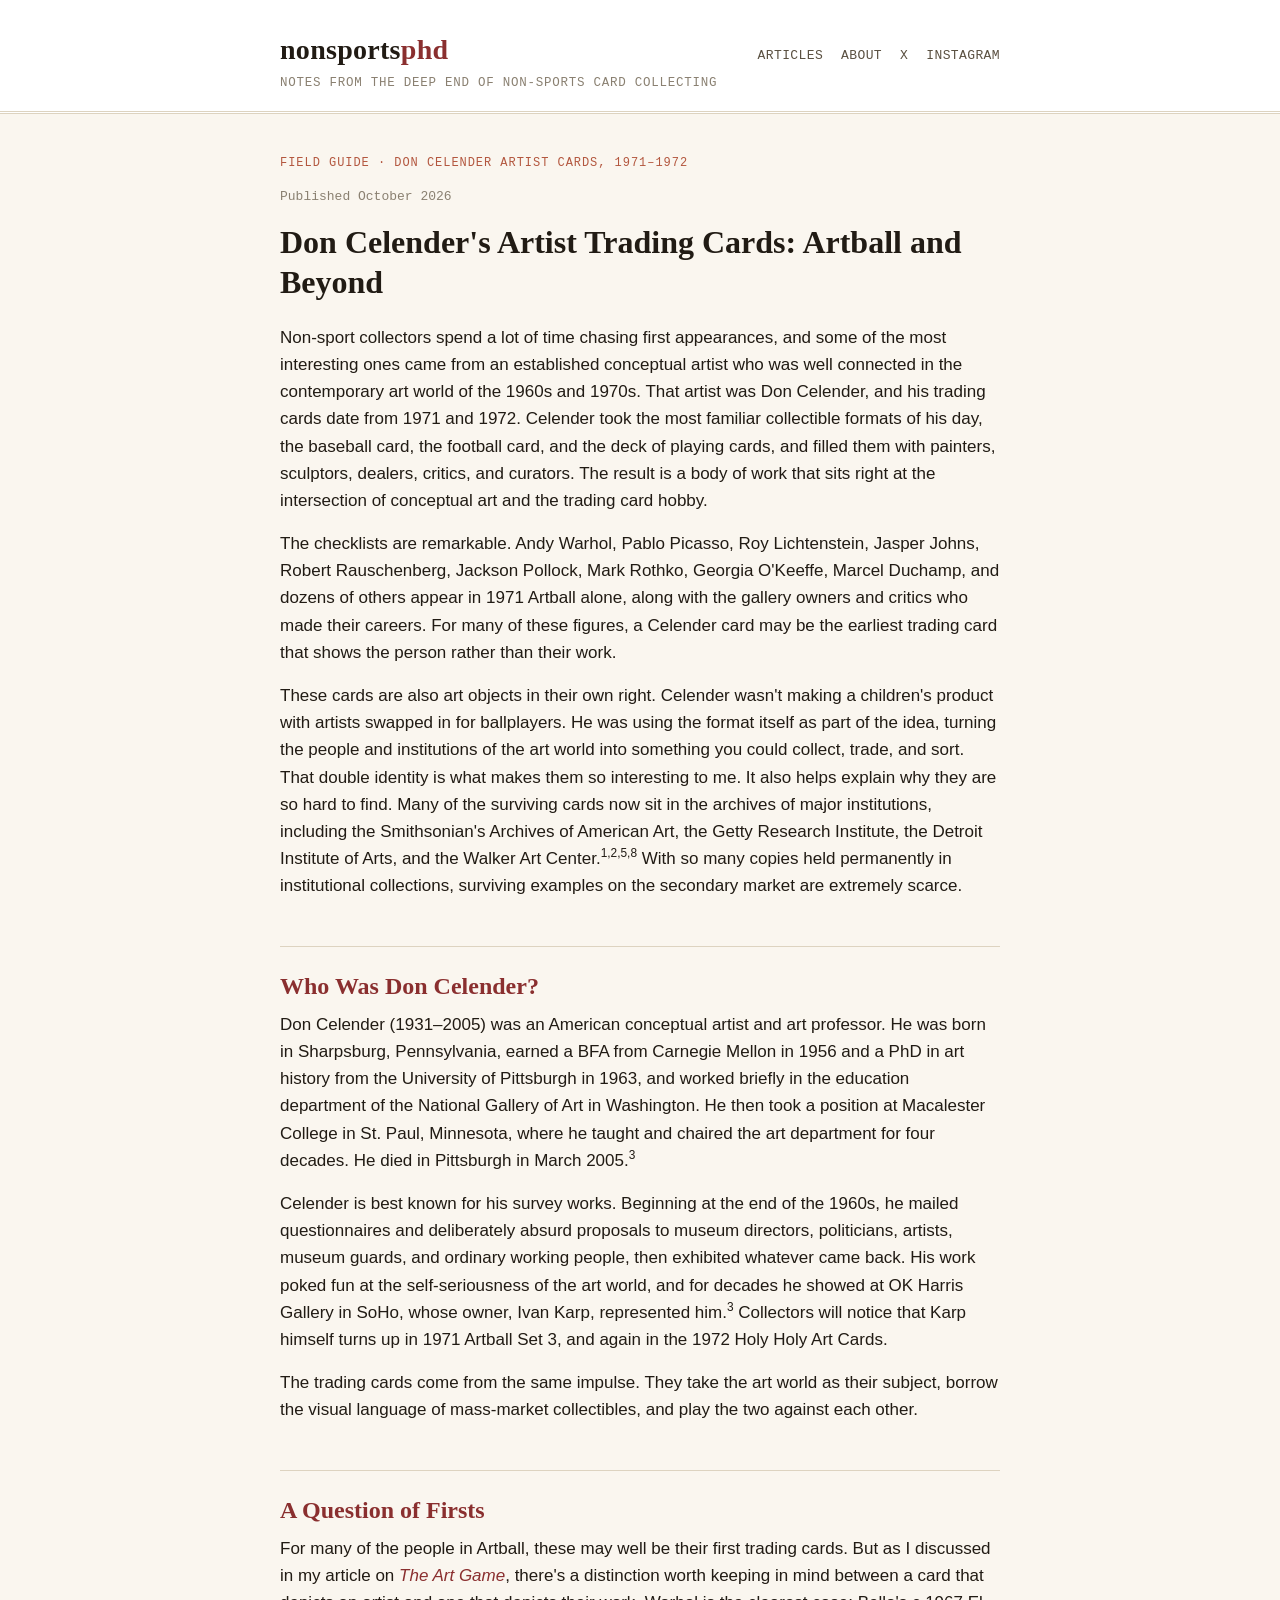
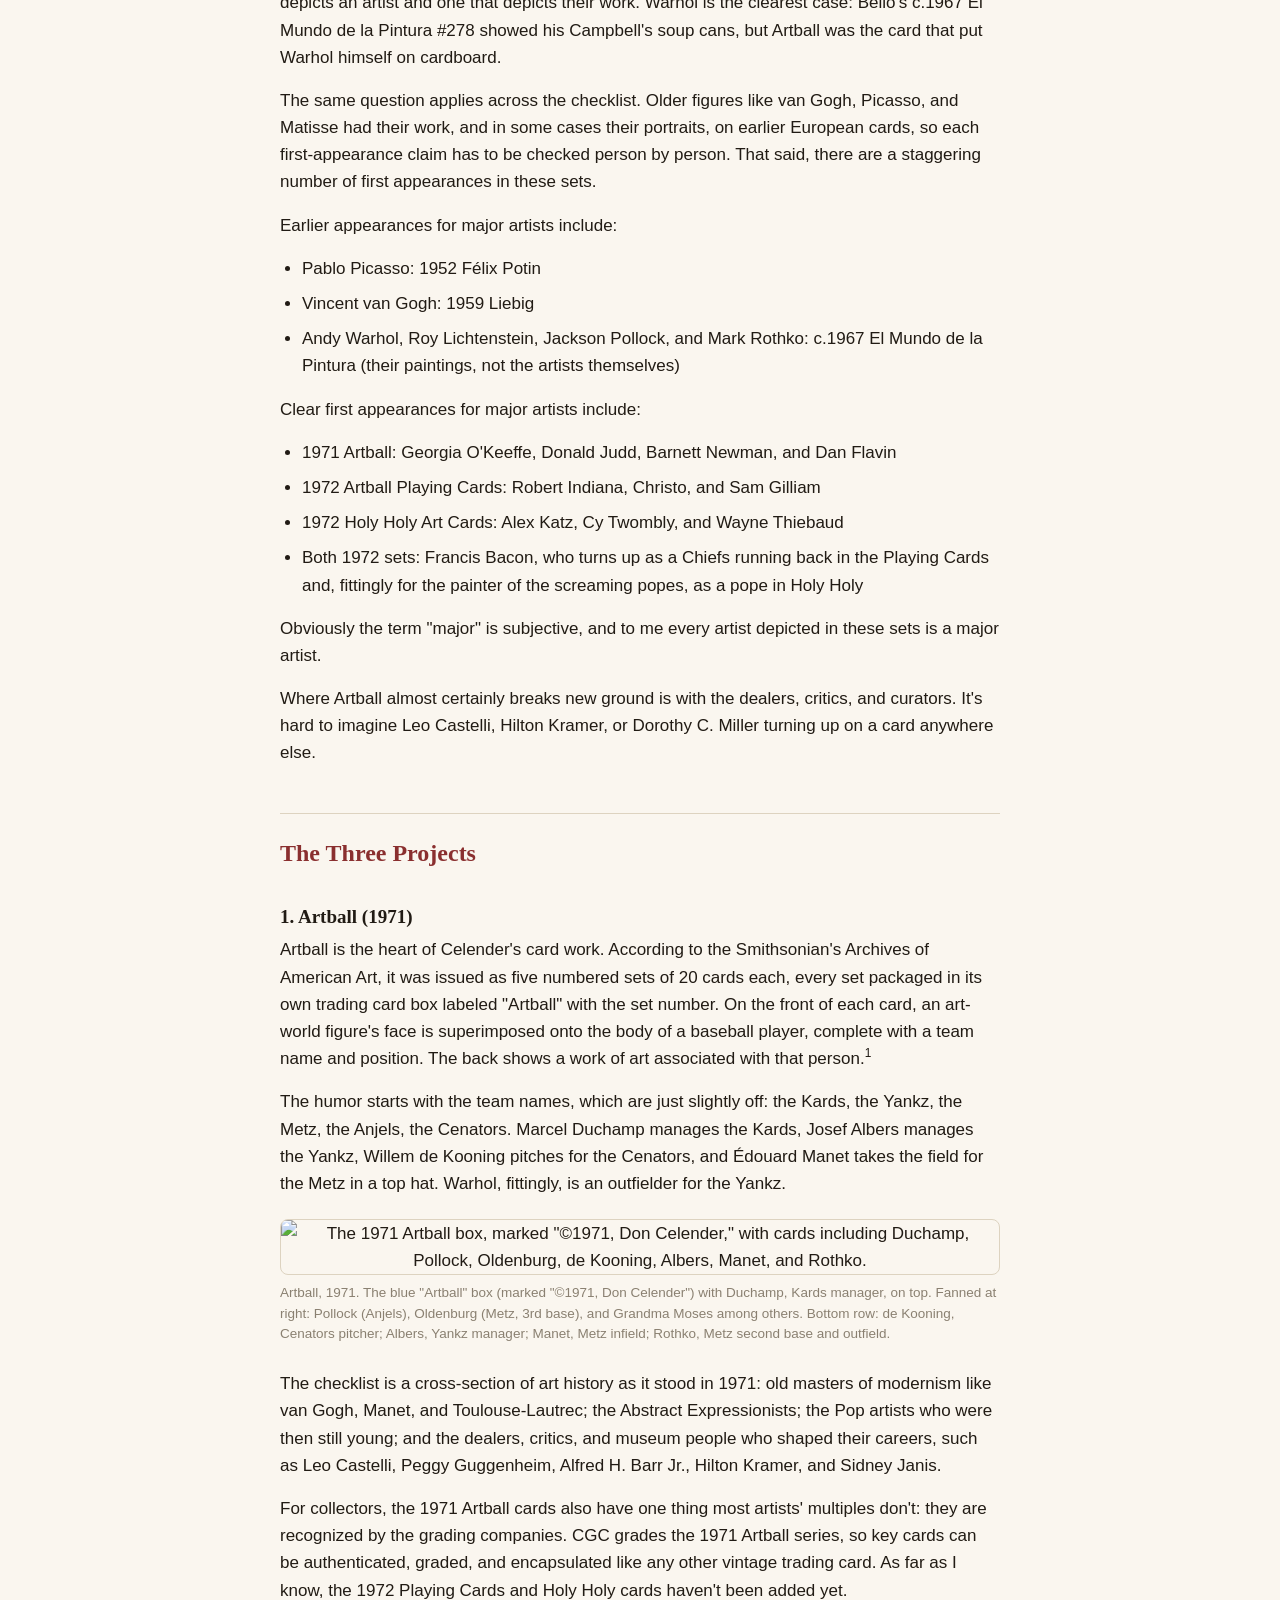
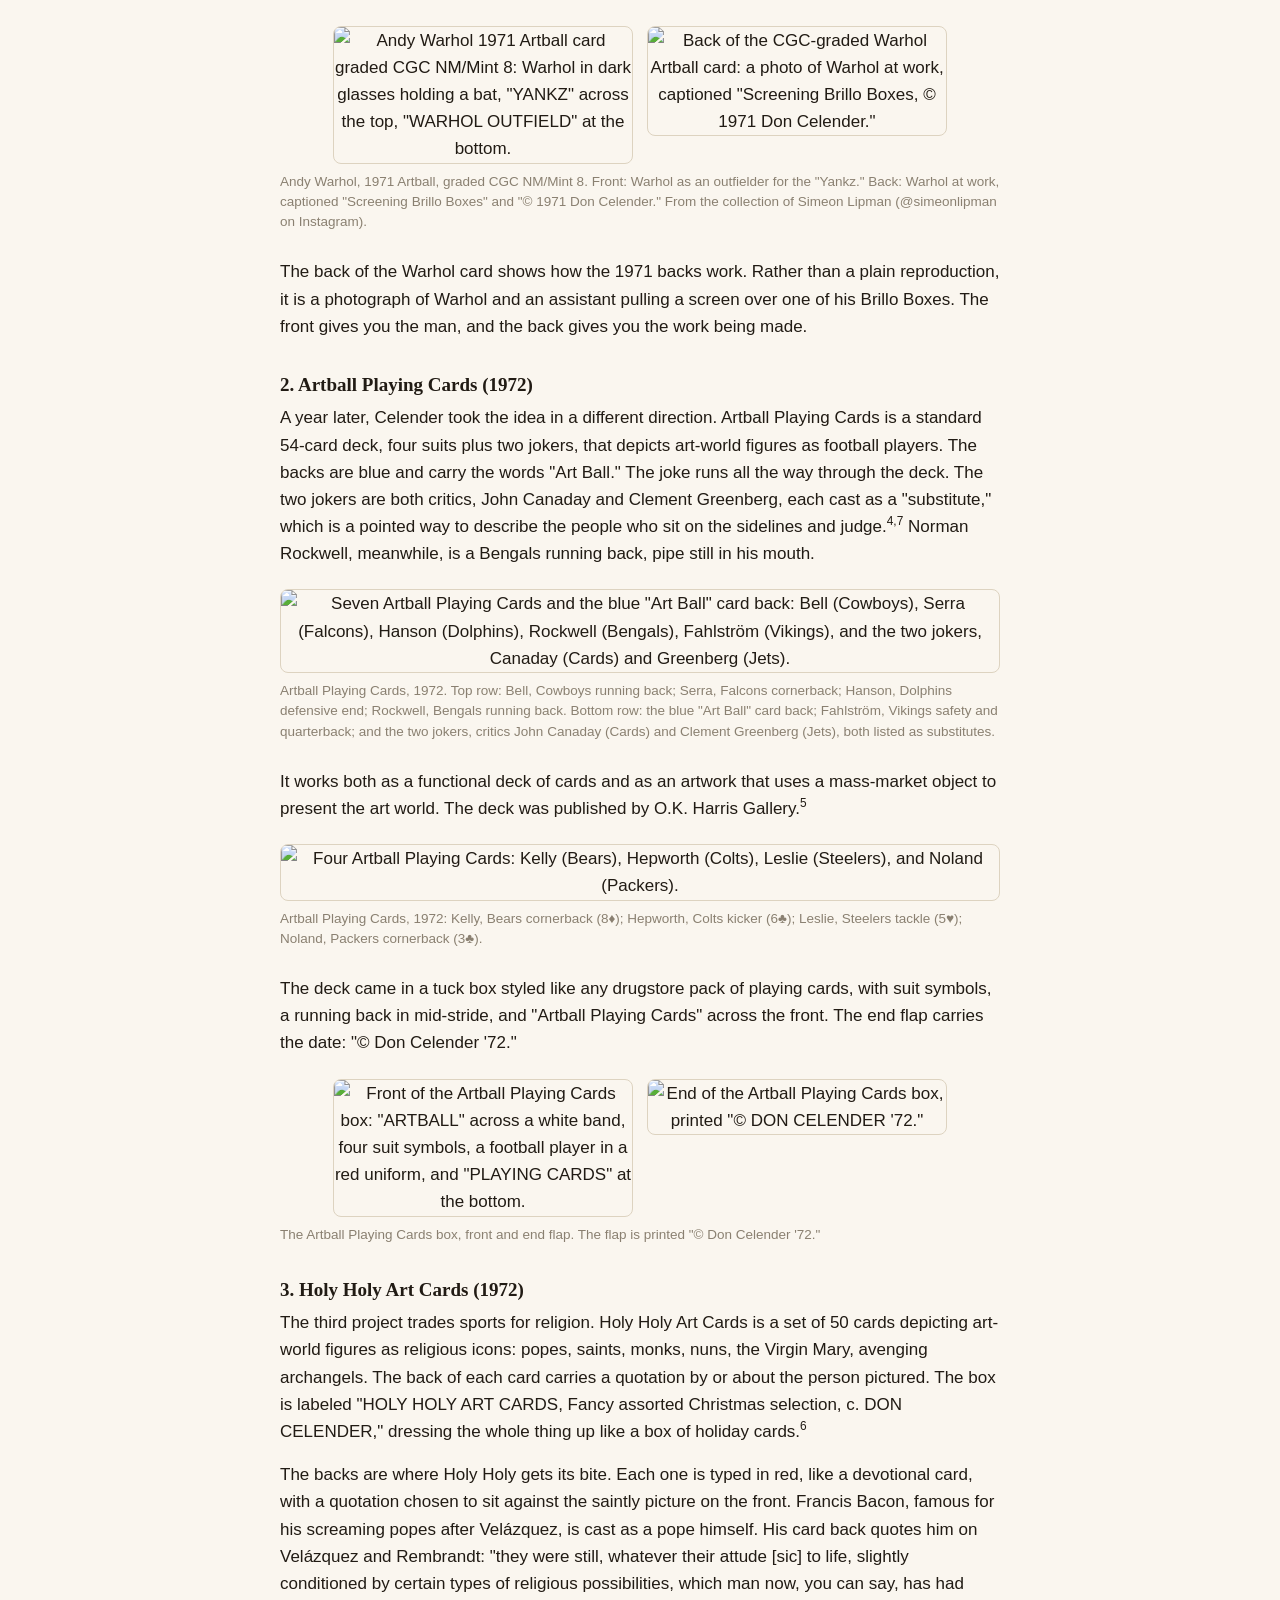
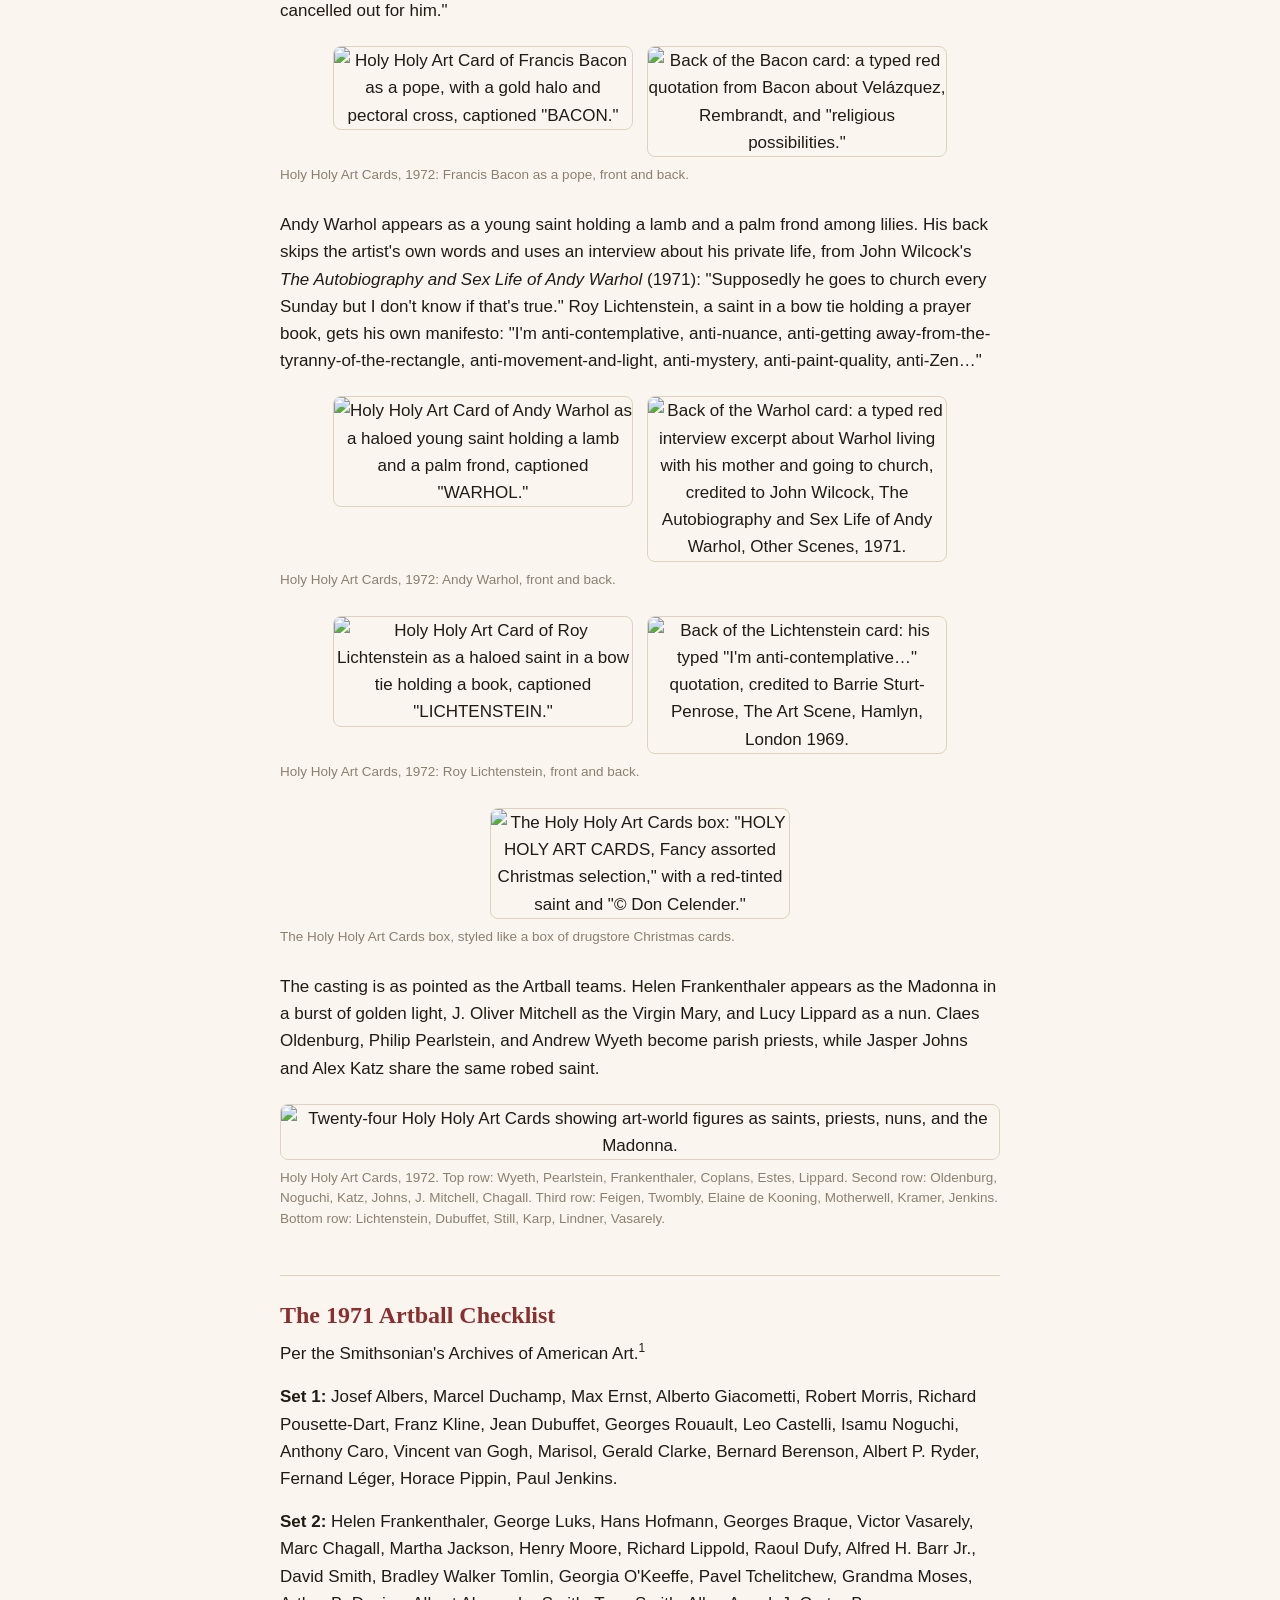
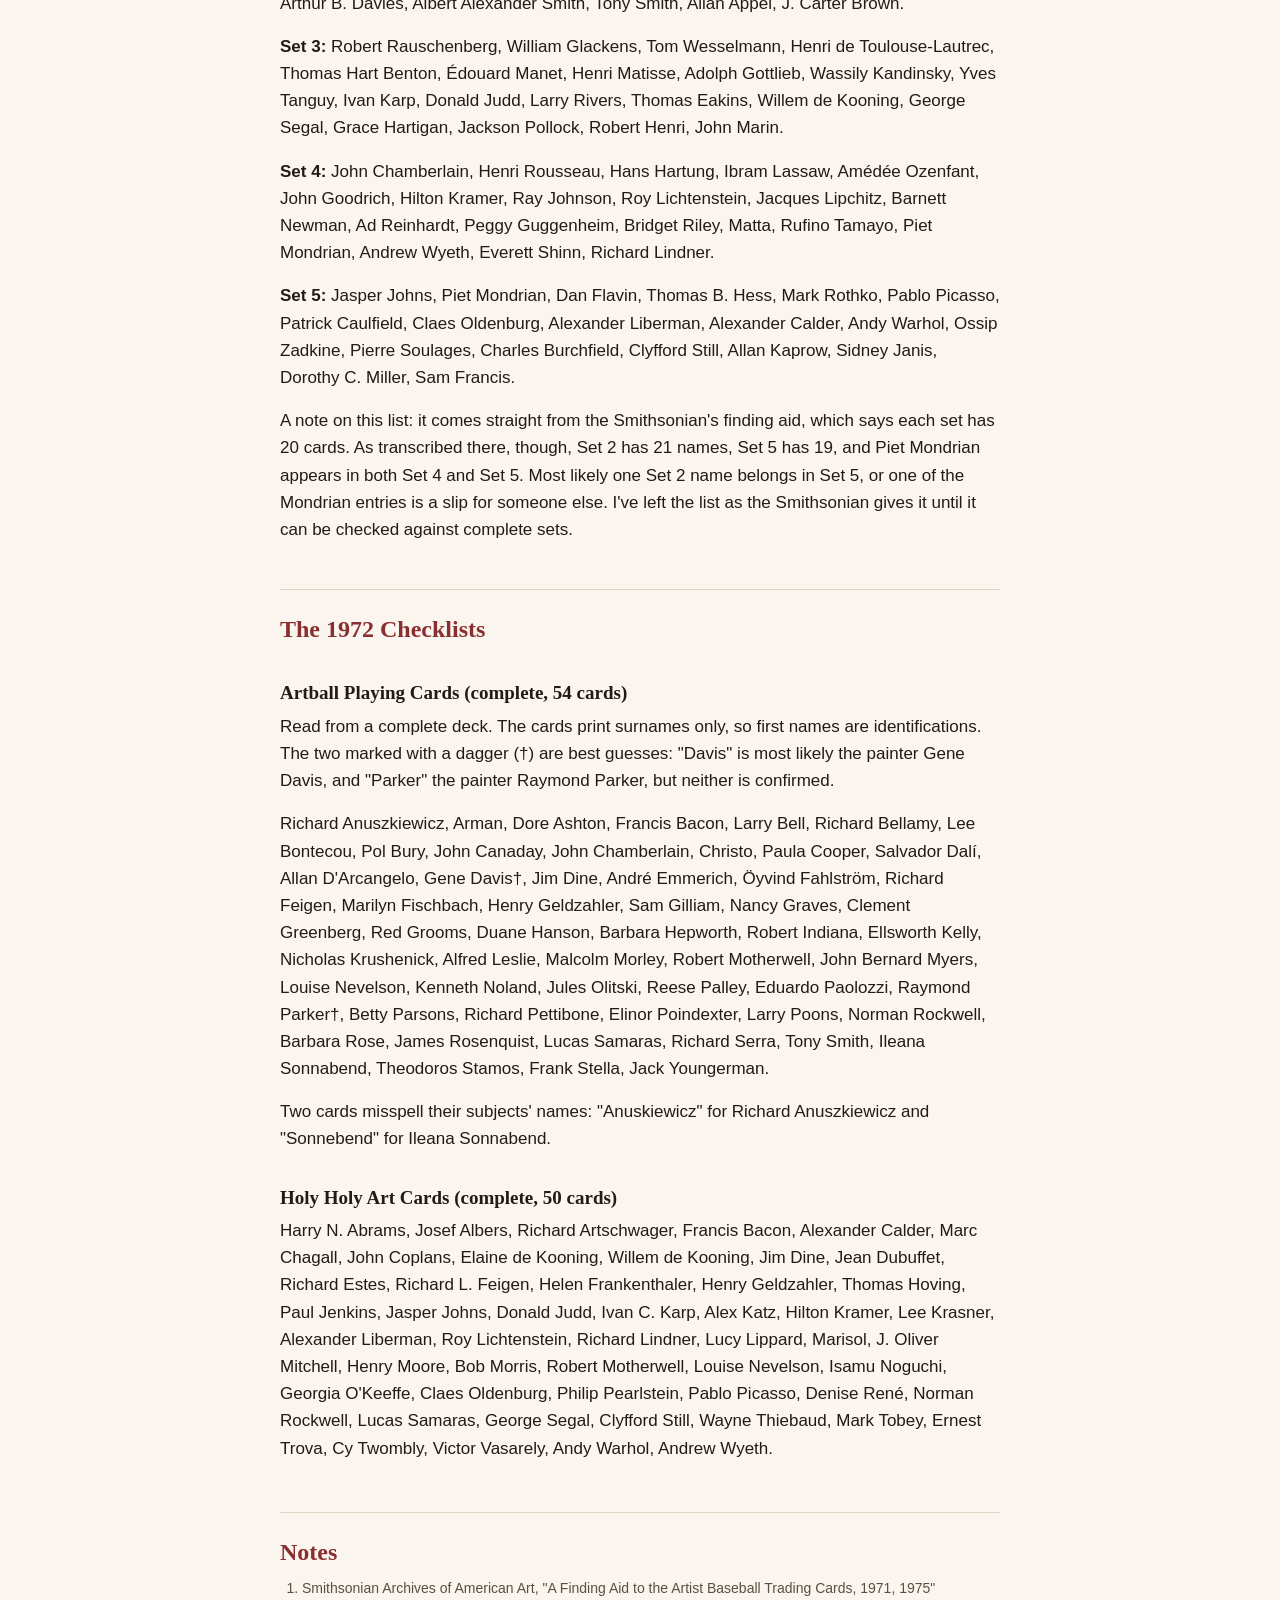
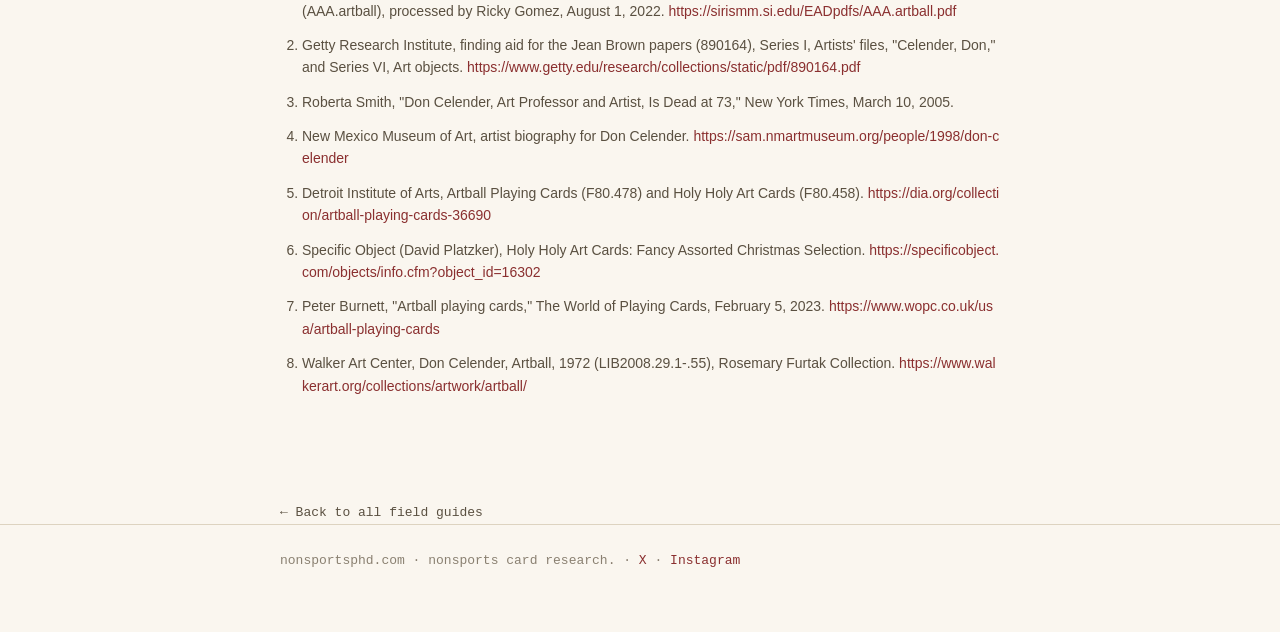
==== articles/don-celender-artball-artist-trading-cards.html @ fe8dfe19 "Add files via upload" ====
<!DOCTYPE html>
<html lang="en">
<head>
<meta charset="UTF-8">
<meta name="viewport" content="width=device-width, initial-scale=1.0">
<title>Don Celender's Artist Trading Cards: Artball and Beyond &mdash; nonsportsphd</title>
<meta name="description" content="Don Celender's 1971 Artball baseball cards, 1972 Artball football playing cards, and 1972 Holy Holy Art Cards: complete checklists, first appearances, and photos.">
<link rel="canonical" href="https://nonsportsphd.com/articles/don-celender-artball-artist-trading-cards">
<meta name="robots" content="index, follow">

<meta property="og:type" content="article">
<meta property="og:site_name" content="nonsportsphd">
<meta property="og:title" content="Don Celender's Artist Trading Cards: Artball and Beyond">
<meta property="og:description" content="Don Celender's 1971 Artball baseball cards, 1972 Artball football playing cards, and 1972 Holy Holy Art Cards: complete checklists, first appearances, and photos.">
<meta property="og:url" content="https://nonsportsphd.com/articles/don-celender-artball-artist-trading-cards">
<meta property="og:image" content="https://nonsportsphd.com/images/og-image.jpg">
<meta property="og:image:width" content="1200">
<meta property="og:image:height" content="630">

<meta name="twitter:card" content="summary_large_image">
<meta name="twitter:site" content="@nonsportsphd">
<meta name="twitter:title" content="Don Celender's Artist Trading Cards: Artball and Beyond">
<meta name="twitter:description" content="Don Celender's 1971 Artball baseball cards, 1972 Artball football playing cards, and 1972 Holy Holy Art Cards: complete checklists, first appearances, and photos.">
<meta name="twitter:image" content="https://nonsportsphd.com/images/og-image.jpg">

<link rel="icon" href="data:image/svg+xml,<svg xmlns=%22http://www.w3.org/2000/svg%22 viewBox=%220 0 100 100%22><rect width=%22100%22 height=%22100%22 rx=%2218%22 fill=%22%238a2f2f%22/><text x=%2250%22 y=%2266%22 font-size=%2255%22 text-anchor=%22middle%22 fill=%22%23faf6ef%22 font-family=%22Georgia,serif%22>N</text></svg>">
<link rel="stylesheet" href="../css/style.css">
<style>
article.post-body figure{margin:22px 0 26px;text-align:center}
article.post-body img.img-full{max-width:100%;max-height:none;width:100%}
article.post-body .pair{display:flex;gap:14px;justify-content:center;flex-wrap:wrap;align-items:flex-start}
article.post-body .pair img{margin:0 auto}
article.post-body figcaption{font-size:13.5px;line-height:1.5;color:var(--ink-faint);margin-top:8px;text-align:left}
article.post-body i{font-style:italic}
article.post-body sup{font-size:.7em;line-height:0}
article.post-body h2#notes ~ ol a{word-break:break-all}
</style>

<script type="application/ld+json">
{
  "@context": "https://schema.org",
  "@type": "Article",
  "headline": "Don Celender's Artist Trading Cards: Artball and Beyond",
  "description": "Don Celender's 1971 Artball baseball cards, 1972 Artball football playing cards, and 1972 Holy Holy Art Cards: complete checklists, first appearances, and photos.",
  "author": {"@type": "Person", "name": "nonsportsphd"},
  "publisher": {"@type": "Organization", "name": "nonsportsphd"},
  "mainEntityOfPage": "https://nonsportsphd.com/articles/don-celender-artball-artist-trading-cards",
  "image": "https://nonsportsphd.com/images/og-image.jpg",
  "datePublished": "2026-10-21"
}
</script>
</head>
<body>

<header class="masthead">
  <div class="wrap">
    <div>
      <div class="wordmark"><a href="../">nonsports<span>phd</span></a></div>
      <div class="tagline">Notes from the deep end of non-sports card collecting</div>
    </div>
    <nav class="site-nav">
      <a href="../">Articles</a>
      <a href="../#about">About</a>
      <a href="https://x.com/nonsportsphd" target="_blank" rel="noopener">X</a>
      <a href="https://instagram.com/nonsportsphd" target="_blank" rel="noopener">Instagram</a>
    </nav>
  </div>
</header>

<div class="wrap">

  <div class="article-header">
    <div class="article-kicker">Field Guide &middot; Don Celender Artist Cards, 1971&ndash;1972</div>
    <div class="article-meta">Published October 2026</div>
  </div>

  <article class="post-body">
<h1>Don Celender's Artist Trading Cards: Artball and Beyond</h1>
<p>Non-sport collectors spend a lot of time chasing first appearances, and some of the most interesting ones came from an established conceptual artist who was well connected in the contemporary art world of the 1960s and 1970s. That artist was Don Celender, and his trading cards date from 1971 and 1972. Celender took the most familiar collectible formats of his day, the baseball card, the football card, and the deck of playing cards, and filled them with painters, sculptors, dealers, critics, and curators. The result is a body of work that sits right at the intersection of conceptual art and the trading card hobby.</p>
<p>The checklists are remarkable. Andy Warhol, Pablo Picasso, Roy Lichtenstein, Jasper Johns, Robert Rauschenberg, Jackson Pollock, Mark Rothko, Georgia O'Keeffe, Marcel Duchamp, and dozens of others appear in 1971 Artball alone, along with the gallery owners and critics who made their careers. For many of these figures, a Celender card may be the earliest trading card that shows the person rather than their work.</p>
<p>These cards are also art objects in their own right. Celender wasn't making a children's product with artists swapped in for ballplayers. He was using the format itself as part of the idea, turning the people and institutions of the art world into something you could collect, trade, and sort. That double identity is what makes them so interesting to me. It also helps explain why they are so hard to find. Many of the surviving cards now sit in the archives of major institutions, including the Smithsonian's Archives of American Art, the Getty Research Institute, the Detroit Institute of Arts, and the Walker Art Center.<sup>1,2,5,8</sup> With so many copies held permanently in institutional collections, surviving examples on the secondary market are extremely scarce.</p>
<h2 id="who-was-don-celender">Who Was Don Celender?</h2>
<p>Don Celender (1931–2005) was an American conceptual artist and art professor. He was born in Sharpsburg, Pennsylvania, earned a BFA from Carnegie Mellon in 1956 and a PhD in art history from the University of Pittsburgh in 1963, and worked briefly in the education department of the National Gallery of Art in Washington. He then took a position at Macalester College in St. Paul, Minnesota, where he taught and chaired the art department for four decades. He died in Pittsburgh in March 2005.<sup>3</sup></p>
<p>Celender is best known for his survey works. Beginning at the end of the 1960s, he mailed questionnaires and deliberately absurd proposals to museum directors, politicians, artists, museum guards, and ordinary working people, then exhibited whatever came back. His work poked fun at the self-seriousness of the art world, and for decades he showed at OK Harris Gallery in SoHo, whose owner, Ivan Karp, represented him.<sup>3</sup> Collectors will notice that Karp himself turns up in 1971 Artball Set 3, and again in the 1972 Holy Holy Art Cards.</p>
<p>The trading cards come from the same impulse. They take the art world as their subject, borrow the visual language of mass-market collectibles, and play the two against each other.</p>
<h2 id="a-question-of-firsts">A Question of Firsts</h2>
<p>For many of the people in Artball, these may well be their first trading cards. But as I discussed in my article on <a href="the-art-game-2014-first-appearances"><i>The Art Game</i></a>, there's a distinction worth keeping in mind between a card that depicts an artist and one that depicts their work. Warhol is the clearest case: Bello's c.1967 El Mundo de la Pintura #278 showed his Campbell's soup cans, but Artball was the card that put Warhol himself on cardboard.</p>
<p>The same question applies across the checklist. Older figures like van Gogh, Picasso, and Matisse had their work, and in some cases their portraits, on earlier European cards, so each first-appearance claim has to be checked person by person. That said, there are a staggering number of first appearances in these sets.</p>
<p>Earlier appearances for major artists include:</p>
<ul>
<li>Pablo Picasso: 1952 Félix Potin</li>
<li>Vincent van Gogh: 1959 Liebig</li>
<li>Andy Warhol, Roy Lichtenstein, Jackson Pollock, and Mark Rothko: c.1967 El Mundo de la Pintura (their paintings, not the artists themselves)</li>
</ul>
<p>Clear first appearances for major artists include:</p>
<ul>
<li>1971 Artball: Georgia O'Keeffe, Donald Judd, Barnett Newman, and Dan Flavin</li>
<li>1972 Artball Playing Cards: Robert Indiana, Christo, and Sam Gilliam</li>
<li>1972 Holy Holy Art Cards: Alex Katz, Cy Twombly, and Wayne Thiebaud</li>
<li>Both 1972 sets: Francis Bacon, who turns up as a Chiefs running back in the Playing Cards and, fittingly for the painter of the screaming popes, as a pope in Holy Holy</li>
</ul>
<p>Obviously the term "major" is subjective, and to me every artist depicted in these sets is a major artist.</p>
<p>Where Artball almost certainly breaks new ground is with the dealers, critics, and curators. It's hard to imagine Leo Castelli, Hilton Kramer, or Dorothy C. Miller turning up on a card anywhere else.</p>
<h2 id="the-three-projects">The Three Projects</h2>
<h3 id="1-artball-1971">1. Artball (1971)</h3>
<p>Artball is the heart of Celender's card work. According to the Smithsonian's Archives of American Art, it was issued as five numbered sets of 20 cards each, every set packaged in its own trading card box labeled "Artball" with the set number. On the front of each card, an art-world figure's face is superimposed onto the body of a baseball player, complete with a team name and position. The back shows a work of art associated with that person.<sup>1</sup></p>
<p>The humor starts with the team names, which are just slightly off: the Kards, the Yankz, the Metz, the Anjels, the Cenators. Marcel Duchamp manages the Kards, Josef Albers manages the Yankz, Willem de Kooning pitches for the Cenators, and Édouard Manet takes the field for the Metz in a top hat. Warhol, fittingly, is an outfielder for the Yankz.</p>
<figure><img class="img-full" src="./images/celender/artball-1971-box-and-cards.jpg" alt="The 1971 Artball box, marked &quot;©1971, Don Celender,&quot; with cards including Duchamp, Pollock, Oldenburg, de Kooning, Albers, Manet, and Rothko." loading="lazy" /><figcaption>Artball, 1971. The blue "Artball" box (marked "©1971, Don Celender") with Duchamp, Kards manager, on top. Fanned at right: Pollock (Anjels), Oldenburg (Metz, 3rd base), and Grandma Moses among others. Bottom row: de Kooning, Cenators pitcher; Albers, Yankz manager; Manet, Metz infield; Rothko, Metz second base and outfield.</figcaption></figure>
<p>The checklist is a cross-section of art history as it stood in 1971: old masters of modernism like van Gogh, Manet, and Toulouse-Lautrec; the Abstract Expressionists; the Pop artists who were then still young; and the dealers, critics, and museum people who shaped their careers, such as Leo Castelli, Peggy Guggenheim, Alfred H. Barr Jr., Hilton Kramer, and Sidney Janis.</p>
<p>For collectors, the 1971 Artball cards also have one thing most artists' multiples don't: they are recognized by the grading companies. CGC grades the 1971 Artball series, so key cards can be authenticated, graded, and encapsulated like any other vintage trading card. As far as I know, the 1972 Playing Cards and Holy Holy cards haven't been added yet.</p>
<figure><div class="pair"><div><img class="img-lg" src="./images/celender/artball-1971-warhol-cgc8-front.jpg" alt="Andy Warhol 1971 Artball card graded CGC NM/Mint 8: Warhol in dark glasses holding a bat, &quot;YANKZ&quot; across the top, &quot;WARHOL OUTFIELD&quot; at the bottom." loading="lazy" /></div><div><img class="img-lg" src="./images/celender/artball-1971-warhol-cgc8-back.jpg" alt="Back of the CGC-graded Warhol Artball card: a photo of Warhol at work, captioned &quot;Screening Brillo Boxes, © 1971 Don Celender.&quot;" loading="lazy" /></div></div><figcaption>Andy Warhol, 1971 Artball, graded CGC NM/Mint 8. Front: Warhol as an outfielder for the "Yankz." Back: Warhol at work, captioned "Screening Brillo Boxes" and "© 1971 Don Celender." From the collection of Simeon Lipman (@simeonlipman on Instagram).</figcaption></figure>
<p>The back of the Warhol card shows how the 1971 backs work. Rather than a plain reproduction, it is a photograph of Warhol and an assistant pulling a screen over one of his Brillo Boxes. The front gives you the man, and the back gives you the work being made.</p>
<h3 id="2-artball-playing-cards-1972">2. Artball Playing Cards (1972)</h3>
<p>A year later, Celender took the idea in a different direction. Artball Playing Cards is a standard 54-card deck, four suits plus two jokers, that depicts art-world figures as football players. The backs are blue and carry the words "Art Ball." The joke runs all the way through the deck. The two jokers are both critics, John Canaday and Clement Greenberg, each cast as a "substitute," which is a pointed way to describe the people who sit on the sidelines and judge.<sup>4,7</sup> Norman Rockwell, meanwhile, is a Bengals running back, pipe still in his mouth.</p>
<figure><img class="img-full" src="./images/celender/artball-1972-jokers-and-back.jpg" alt="Seven Artball Playing Cards and the blue &quot;Art Ball&quot; card back: Bell (Cowboys), Serra (Falcons), Hanson (Dolphins), Rockwell (Bengals), Fahlström (Vikings), and the two jokers, Canaday (Cards) and Greenberg (Jets)." loading="lazy" /><figcaption>Artball Playing Cards, 1972. Top row: Bell, Cowboys running back; Serra, Falcons cornerback; Hanson, Dolphins defensive end; Rockwell, Bengals running back. Bottom row: the blue "Art Ball" card back; Fahlström, Vikings safety and quarterback; and the two jokers, critics John Canaday (Cards) and Clement Greenberg (Jets), both listed as substitutes.</figcaption></figure>
<p>It works both as a functional deck of cards and as an artwork that uses a mass-market object to present the art world. The deck was published by O.K. Harris Gallery.<sup>5</sup></p>
<figure><img class="img-full" src="./images/celender/artball-1972-kelly-hepworth-leslie-noland.jpg" alt="Four Artball Playing Cards: Kelly (Bears), Hepworth (Colts), Leslie (Steelers), and Noland (Packers)." loading="lazy" /><figcaption>Artball Playing Cards, 1972: Kelly, Bears cornerback (8♦); Hepworth, Colts kicker (6♣); Leslie, Steelers tackle (5♥); Noland, Packers cornerback (3♣).</figcaption></figure>
<p>The deck came in a tuck box styled like any drugstore pack of playing cards, with suit symbols, a running back in mid-stride, and "Artball Playing Cards" across the front. The end flap carries the date: "© Don Celender '72."</p>
<figure><div class="pair"><div><img class="img-lg" src="./images/celender/artball-1972-box-front.jpg" alt="Front of the Artball Playing Cards box: &quot;ARTBALL&quot; across a white band, four suit symbols, a football player in a red uniform, and &quot;PLAYING CARDS&quot; at the bottom." loading="lazy" /></div><div><img class="img-lg" src="./images/celender/artball-1972-box-side.jpg" alt="End of the Artball Playing Cards box, printed &quot;© DON CELENDER '72.&quot;" loading="lazy" /></div></div><figcaption>The Artball Playing Cards box, front and end flap. The flap is printed "© Don Celender '72."</figcaption></figure>
<h3 id="3-holy-holy-art-cards-1972">3. Holy Holy Art Cards (1972)</h3>
<p>The third project trades sports for religion. Holy Holy Art Cards is a set of 50 cards depicting art-world figures as religious icons: popes, saints, monks, nuns, the Virgin Mary, avenging archangels. The back of each card carries a quotation by or about the person pictured. The box is labeled "HOLY HOLY ART CARDS, Fancy assorted Christmas selection, c. DON CELENDER," dressing the whole thing up like a box of holiday cards.<sup>6</sup></p>
<p>The backs are where Holy Holy gets its bite. Each one is typed in red, like a devotional card, with a quotation chosen to sit against the saintly picture on the front. Francis Bacon, famous for his screaming popes after Velázquez, is cast as a pope himself. His card back quotes him on Velázquez and Rembrandt: "they were still, whatever their attude [sic] to life, slightly conditioned by certain types of religious possibilities, which man now, you can say, has had cancelled out for him."</p>
<figure><div class="pair"><div><img class="img-lg" src="./images/celender/holy-holy-bacon-front.jpg" alt="Holy Holy Art Card of Francis Bacon as a pope, with a gold halo and pectoral cross, captioned &quot;BACON.&quot;" loading="lazy" /></div><div><img class="img-lg" src="./images/celender/holy-holy-bacon-back.jpg" alt="Back of the Bacon card: a typed red quotation from Bacon about Velázquez, Rembrandt, and &quot;religious possibilities.&quot;" loading="lazy" /></div></div><figcaption>Holy Holy Art Cards, 1972: Francis Bacon as a pope, front and back.</figcaption></figure>
<p>Andy Warhol appears as a young saint holding a lamb and a palm frond among lilies. His back skips the artist's own words and uses an interview about his private life, from John Wilcock's <i>The Autobiography and Sex Life of Andy Warhol</i> (1971): "Supposedly he goes to church every Sunday but I don't know if that's true." Roy Lichtenstein, a saint in a bow tie holding a prayer book, gets his own manifesto: "I'm anti-contemplative, anti-nuance, anti-getting away-from-the-tyranny-of-the-rectangle, anti-movement-and-light, anti-mystery, anti-paint-quality, anti-Zen…"</p>
<figure><div class="pair"><div><img class="img-lg" src="./images/celender/holy-holy-warhol-front.jpg" alt="Holy Holy Art Card of Andy Warhol as a haloed young saint holding a lamb and a palm frond, captioned &quot;WARHOL.&quot;" loading="lazy" /></div><div><img class="img-lg" src="./images/celender/holy-holy-warhol-back.jpg" alt="Back of the Warhol card: a typed red interview excerpt about Warhol living with his mother and going to church, credited to John Wilcock, The Autobiography and Sex Life of Andy Warhol, Other Scenes, 1971." loading="lazy" /></div></div><figcaption>Holy Holy Art Cards, 1972: Andy Warhol, front and back.</figcaption></figure>
<figure><div class="pair"><div><img class="img-lg" src="./images/celender/holy-holy-lichtenstein-front.jpg" alt="Holy Holy Art Card of Roy Lichtenstein as a haloed saint in a bow tie holding a book, captioned &quot;LICHTENSTEIN.&quot;" loading="lazy" /></div><div><img class="img-lg" src="./images/celender/holy-holy-lichtenstein-back.jpg" alt="Back of the Lichtenstein card: his typed &quot;I'm anti-contemplative…&quot; quotation, credited to Barrie Sturt-Penrose, The Art Scene, Hamlyn, London 1969." loading="lazy" /></div></div><figcaption>Holy Holy Art Cards, 1972: Roy Lichtenstein, front and back.</figcaption></figure>
<figure><img class="img-lg" src="./images/celender/holy-holy-box.jpg" alt="The Holy Holy Art Cards box: &quot;HOLY HOLY ART CARDS, Fancy assorted Christmas selection,&quot; with a red-tinted saint and &quot;© Don Celender.&quot;" loading="lazy" /><figcaption>The Holy Holy Art Cards box, styled like a box of drugstore Christmas cards.</figcaption></figure>
<p>The casting is as pointed as the Artball teams. Helen Frankenthaler appears as the Madonna in a burst of golden light, J. Oliver Mitchell as the Virgin Mary, and Lucy Lippard as a nun. Claes Oldenburg, Philip Pearlstein, and Andrew Wyeth become parish priests, while Jasper Johns and Alex Katz share the same robed saint.</p>
<figure><img class="img-full" src="./images/celender/holy-holy-cards.jpg" alt="Twenty-four Holy Holy Art Cards showing art-world figures as saints, priests, nuns, and the Madonna." loading="lazy" /><figcaption>Holy Holy Art Cards, 1972. Top row: Wyeth, Pearlstein, Frankenthaler, Coplans, Estes, Lippard. Second row: Oldenburg, Noguchi, Katz, Johns, J. Mitchell, Chagall. Third row: Feigen, Twombly, Elaine de Kooning, Motherwell, Kramer, Jenkins. Bottom row: Lichtenstein, Dubuffet, Still, Karp, Lindner, Vasarely.</figcaption></figure>
<h2 id="the-1971-artball-checklist">The 1971 Artball Checklist</h2>
<p>Per the Smithsonian's Archives of American Art.<sup>1</sup></p>
<p><strong>Set 1:</strong> Josef Albers, Marcel Duchamp, Max Ernst, Alberto Giacometti, Robert Morris, Richard Pousette-Dart, Franz Kline, Jean Dubuffet, Georges Rouault, Leo Castelli, Isamu Noguchi, Anthony Caro, Vincent van Gogh, Marisol, Gerald Clarke, Bernard Berenson, Albert P. Ryder, Fernand Léger, Horace Pippin, Paul Jenkins.</p>
<p><strong>Set 2:</strong> Helen Frankenthaler, George Luks, Hans Hofmann, Georges Braque, Victor Vasarely, Marc Chagall, Martha Jackson, Henry Moore, Richard Lippold, Raoul Dufy, Alfred H. Barr Jr., David Smith, Bradley Walker Tomlin, Georgia O'Keeffe, Pavel Tchelitchew, Grandma Moses, Arthur B. Davies, Albert Alexander Smith, Tony Smith, Allan Appel, J. Carter Brown.</p>
<p><strong>Set 3:</strong> Robert Rauschenberg, William Glackens, Tom Wesselmann, Henri de Toulouse-Lautrec, Thomas Hart Benton, Édouard Manet, Henri Matisse, Adolph Gottlieb, Wassily Kandinsky, Yves Tanguy, Ivan Karp, Donald Judd, Larry Rivers, Thomas Eakins, Willem de Kooning, George Segal, Grace Hartigan, Jackson Pollock, Robert Henri, John Marin.</p>
<p><strong>Set 4:</strong> John Chamberlain, Henri Rousseau, Hans Hartung, Ibram Lassaw, Amédée Ozenfant, John Goodrich, Hilton Kramer, Ray Johnson, Roy Lichtenstein, Jacques Lipchitz, Barnett Newman, Ad Reinhardt, Peggy Guggenheim, Bridget Riley, Matta, Rufino Tamayo, Piet Mondrian, Andrew Wyeth, Everett Shinn, Richard Lindner.</p>
<p><strong>Set 5:</strong> Jasper Johns, Piet Mondrian, Dan Flavin, Thomas B. Hess, Mark Rothko, Pablo Picasso, Patrick Caulfield, Claes Oldenburg, Alexander Liberman, Alexander Calder, Andy Warhol, Ossip Zadkine, Pierre Soulages, Charles Burchfield, Clyfford Still, Allan Kaprow, Sidney Janis, Dorothy C. Miller, Sam Francis.</p>
<p>A note on this list: it comes straight from the Smithsonian's finding aid, which says each set has 20 cards. As transcribed there, though, Set 2 has 21 names, Set 5 has 19, and Piet Mondrian appears in both Set 4 and Set 5. Most likely one Set 2 name belongs in Set 5, or one of the Mondrian entries is a slip for someone else. I've left the list as the Smithsonian gives it until it can be checked against complete sets.</p>
<h2 id="the-1972-checklists">The 1972 Checklists</h2>
<h3 id="artball-playing-cards-complete-54-cards">Artball Playing Cards (complete, 54 cards)</h3>
<p>Read from a complete deck. The cards print surnames only, so first names are identifications. The two marked with a dagger (†) are best guesses: "Davis" is most likely the painter Gene Davis, and "Parker" the painter Raymond Parker, but neither is confirmed.</p>
<p>Richard Anuszkiewicz, Arman, Dore Ashton, Francis Bacon, Larry Bell, Richard Bellamy, Lee Bontecou, Pol Bury, John Canaday, John Chamberlain, Christo, Paula Cooper, Salvador Dalí, Allan D'Arcangelo, Gene Davis†, Jim Dine, André Emmerich, Öyvind Fahlström, Richard Feigen, Marilyn Fischbach, Henry Geldzahler, Sam Gilliam, Nancy Graves, Clement Greenberg, Red Grooms, Duane Hanson, Barbara Hepworth, Robert Indiana, Ellsworth Kelly, Nicholas Krushenick, Alfred Leslie, Malcolm Morley, Robert Motherwell, John Bernard Myers, Louise Nevelson, Kenneth Noland, Jules Olitski, Reese Palley, Eduardo Paolozzi, Raymond Parker†, Betty Parsons, Richard Pettibone, Elinor Poindexter, Larry Poons, Norman Rockwell, Barbara Rose, James Rosenquist, Lucas Samaras, Richard Serra, Tony Smith, Ileana Sonnabend, Theodoros Stamos, Frank Stella, Jack Youngerman.</p>
<p>Two cards misspell their subjects' names: "Anuskiewicz" for Richard Anuszkiewicz and "Sonnebend" for Ileana Sonnabend.</p>
<h3 id="holy-holy-art-cards-complete-50-cards">Holy Holy Art Cards (complete, 50 cards)</h3>
<p>Harry N. Abrams, Josef Albers, Richard Artschwager, Francis Bacon, Alexander Calder, Marc Chagall, John Coplans, Elaine de Kooning, Willem de Kooning, Jim Dine, Jean Dubuffet, Richard Estes, Richard L. Feigen, Helen Frankenthaler, Henry Geldzahler, Thomas Hoving, Paul Jenkins, Jasper Johns, Donald Judd, Ivan C. Karp, Alex Katz, Hilton Kramer, Lee Krasner, Alexander Liberman, Roy Lichtenstein, Richard Lindner, Lucy Lippard, Marisol, J. Oliver Mitchell, Henry Moore, Bob Morris, Robert Motherwell, Louise Nevelson, Isamu Noguchi, Georgia O'Keeffe, Claes Oldenburg, Philip Pearlstein, Pablo Picasso, Denise René, Norman Rockwell, Lucas Samaras, George Segal, Clyfford Still, Wayne Thiebaud, Mark Tobey, Ernest Trova, Cy Twombly, Victor Vasarely, Andy Warhol, Andrew Wyeth.</p>
<h2 id="notes">Notes</h2>
<ol>
<li>Smithsonian Archives of American Art, "A Finding Aid to the Artist Baseball Trading Cards, 1971, 1975" (AAA.artball), processed by Ricky Gomez, August 1, 2022. <a href="https://sirismm.si.edu/EADpdfs/AAA.artball.pdf" target="_blank" rel="noopener">https://sirismm.si.edu/EADpdfs/AAA.artball.pdf</a></li>
<li>Getty Research Institute, finding aid for the Jean Brown papers (890164), Series I, Artists' files, "Celender, Don," and Series VI, Art objects. <a href="https://www.getty.edu/research/collections/static/pdf/890164.pdf" target="_blank" rel="noopener">https://www.getty.edu/research/collections/static/pdf/890164.pdf</a></li>
<li>Roberta Smith, "Don Celender, Art Professor and Artist, Is Dead at 73," New York Times, March 10, 2005.</li>
<li>New Mexico Museum of Art, artist biography for Don Celender. <a href="https://sam.nmartmuseum.org/people/1998/don-celender" target="_blank" rel="noopener">https://sam.nmartmuseum.org/people/1998/don-celender</a></li>
<li>Detroit Institute of Arts, Artball Playing Cards (F80.478) and Holy Holy Art Cards (F80.458). <a href="https://dia.org/collection/artball-playing-cards-36690" target="_blank" rel="noopener">https://dia.org/collection/artball-playing-cards-36690</a></li>
<li>Specific Object (David Platzker), Holy Holy Art Cards: Fancy Assorted Christmas Selection. <a href="https://specificobject.com/objects/info.cfm?object_id=16302" target="_blank" rel="noopener">https://specificobject.com/objects/info.cfm?object_id=16302</a></li>
<li>Peter Burnett, "Artball playing cards," The World of Playing Cards, February 5, 2023. <a href="https://www.wopc.co.uk/usa/artball-playing-cards" target="_blank" rel="noopener">https://www.wopc.co.uk/usa/artball-playing-cards</a></li>
<li>Walker Art Center, Don Celender, Artball, 1972 (LIB2008.29.1-.55), Rosemary Furtak Collection. <a href="https://www.walkerart.org/collections/artwork/artball/" target="_blank" rel="noopener">https://www.walkerart.org/collections/artwork/artball/</a></li>
</ol>
  </article>

  <a class="back-link" href="../">&larr; Back to all field guides</a>

</div>

<footer class="site-footer">
  <div class="wrap">
    nonsportsphd.com &middot; nonsports card research. &middot; <a href="https://x.com/nonsportsphd" target="_blank" rel="noopener">X</a> &middot; <a href="https://instagram.com/nonsportsphd" target="_blank" rel="noopener">Instagram</a>
  </div>
</footer>

</body>
</html>
---- css/style.css ----
/* nonsportsphd.com - shared styles */

:root {
  --paper: #faf6ef;
  --paper-raised: #ffffff;
  --ink: #211b14;
  --ink-soft: #5a5041;
  --ink-faint: #8a8071;
  --rule: #ddd3c0;
  --accent: #8a2f2f;       /* card-box maroon */
  --accent-soft: #b3573f;  /* faded orange-red, like old cardboard stock */
  --gold: #a9812f;         /* foil gold */
  --tag-bg: #f0e6d2;
  --code-bg: #f1ece0;
  --shadow: 0 1px 2px rgba(33, 27, 20, 0.06), 0 8px 24px rgba(33, 27, 20, 0.06);

  --serif: "Iowan Old Style", "Palatino Linotype", Palatino, Georgia, "Times New Roman", serif;
  --sans: -apple-system, BlinkMacSystemFont, "Segoe UI", Roboto, Helvetica, Arial, sans-serif;
  --mono: "SFMono-Regular", Consolas, "Liberation Mono", Menlo, monospace;
}

@media (prefers-color-scheme: dark) {
  :root:not([data-theme="light"]) {
    --paper: #17140f;
    --paper-raised: #201c15;
    --ink: #ecе4d4;
    --ink: #ece4d4;
    --ink-soft: #beb29a;
    --ink-faint: #8a8071;
    --rule: #3a3325;
    --accent: #d97b5f;
    --accent-soft: #e0a36e;
    --gold: #d7ae5c;
    --tag-bg: #2a2418;
    --code-bg: #201c15;
    --shadow: 0 1px 2px rgba(0, 0, 0, 0.3), 0 8px 24px rgba(0, 0, 0, 0.35);
  }
}

:root[data-theme="dark"] {
  --paper: #17140f;
  --paper-raised: #201c15;
  --ink: #ece4d4;
  --ink-soft: #beb29a;
  --ink-faint: #8a8071;
  --rule: #3a3325;
  --accent: #d97b5f;
  --accent-soft: #e0a36e;
  --gold: #d7ae5c;
  --tag-bg: #2a2418;
  --code-bg: #201c15;
  --shadow: 0 1px 2px rgba(0, 0, 0, 0.3), 0 8px 24px rgba(0, 0, 0, 0.35);
}

* { box-sizing: border-box; }

html {
  -webkit-text-size-adjust: 100%;
}

body {
  margin: 0;
  background: var(--paper);
  color: var(--ink);
  font-family: var(--sans);
  font-size: 17px;
  line-height: 1.6;
  -webkit-font-smoothing: antialiased;
}

a {
  color: var(--accent);
  text-decoration: none;
}
a:hover { text-decoration: underline; }

img { max-width: 100%; display: block; }

.wrap {
  max-width: 760px;
  margin: 0 auto;
  padding: 0 20px;
}

/* Hero collage */

.collage-hero {
  position: relative;
  overflow: hidden;
  background: radial-gradient(ellipse at 50% 0%, #2a251b 0%, #17140f 65%, #100e0a 100%);
  padding: 74px 0 64px;
  border-bottom: 3px double var(--gold);
  min-height: 600px;
}

.collage-hero .cards {
  position: absolute;
  inset: 0;
}

.collage-hero .cards img {
  position: absolute;
  box-shadow: 0 14px 34px rgba(0, 0, 0, 0.55);
}

/* 15 cards run an oval overlapping the title plate. Positions are arc-length
   spaced around the ellipse (not evenly by angle), because equal angle steps
   on a wide ellipse bunch points at the sides and leave gaps top/bottom. */
.collage-hero .card-1  { top: 20.0%; left: 50.0%; width: 142px; transform: translate(-50%, -50%) rotate(-2deg);  z-index: 1; }
.collage-hero .card-2  { top: 21.4%; left: 62.1%; width: 143px; transform: translate(-50%, -50%) rotate(12deg);  z-index: 1; }
.collage-hero .card-3  { top: 26.0%; left: 74.0%; width: 158px; transform: translate(-50%, -50%) rotate(4deg);   z-index: 1; }
.collage-hero .card-4  { top: 35.6%; left: 85.1%; width: 130px; transform: translate(-50%, -50%) rotate(10deg);  z-index: 1; }
.collage-hero .card-5  { top: 55.8%; left: 89.2%; width: 135px; transform: translate(-50%, -50%) rotate(-13deg); z-index: 1; }
.collage-hero .card-6  { top: 70.1%; left: 79.7%; width: 137px; transform: translate(-50%, -50%) rotate(2deg);   z-index: 1; }
.collage-hero .card-7  { top: 76.8%; left: 68.1%; width: 143px; transform: translate(-50%, -50%) rotate(-3deg);  z-index: 1; }
.collage-hero .card-8  { top: 79.7%; left: 56.0%; width: 134px; transform: translate(-50%, -50%) rotate(-8deg);  z-index: 1; }
.collage-hero .card-9  { top: 79.7%; left: 43.9%; width: 136px; transform: translate(-50%, -50%) rotate(4deg);   z-index: 1; }
.collage-hero .card-10 { top: 76.8%; left: 31.9%; width: 143px; transform: translate(-50%, -50%) rotate(-10deg); z-index: 1; }
.collage-hero .card-11 { top: 70.1%; left: 20.3%; width: 138px; transform: translate(-50%, -50%) rotate(-9deg);  z-index: 3; }
.collage-hero .card-12 { top: 55.8%; left: 10.8%; width: 141px; transform: translate(-50%, -50%) rotate(-9deg);  z-index: 1; }
.collage-hero .card-13 { top: 35.6%; left: 14.9%; width: 131px; transform: translate(-50%, -50%) rotate(4deg);   z-index: 1; }
.collage-hero .card-14 { top: 26.0%; left: 26.0%; width: 144px; transform: translate(-50%, -50%) rotate(12deg);  z-index: 1; }
.collage-hero .card-15 { top: 21.4%; left: 37.9%; width: 141px; transform: translate(-50%, -50%) rotate(-12deg); z-index: 1; }

.collage-hero .hero-copy {
  position: absolute;
  top: 50%;
  left: 50%;
  transform: translate(-50%, -50%);
  z-index: 2;
  text-align: center;
  width: 100%;
}

.collage-hero .site-title {
  font-family: var(--serif);
  font-weight: 700;
  font-size: 64px;
  letter-spacing: 0.01em;
  color: #fdfaf2;
  margin: 0;
  text-shadow: 0 3px 0 rgba(0,0,0,0.4), 0 18px 40px rgba(0,0,0,0.55);
}
.collage-hero .site-title span { color: var(--accent-soft); }

.collage-hero .hero-tagline {
  font-family: var(--mono);
  font-size: 13px;
  letter-spacing: 0.14em;
  text-transform: uppercase;
  color: #cabf9f;
  margin: 14px 0 0;
}

.collage-hero .hero-plate {
  display: inline-block;
  background: rgba(23, 20, 15, 0.72);
  border: 1px solid rgba(215, 174, 92, 0.35);
  border-radius: 14px;
  padding: 26px 42px;
  backdrop-filter: blur(2px);
}

nav.site-nav-secondary {
  background: var(--paper-raised);
  border-bottom: 1px solid var(--rule);
}
nav.site-nav-secondary .wrap {
  display: flex;
  justify-content: center;
  gap: 28px;
  padding: 12px 0;
  font-family: var(--mono);
  font-size: 13px;
  letter-spacing: 0.05em;
  text-transform: uppercase;
}
nav.site-nav-secondary a { color: var(--ink-soft); }
nav.site-nav-secondary a:hover { color: var(--accent); }

@media (max-width: 680px) {
  .collage-hero { padding: 0; min-height: 320px; }
  .collage-hero .site-title { font-size: 38px; }
  .collage-hero .hero-plate { padding: 18px 22px; }
  .collage-hero .cards img { display: none; }
  /* Only four cards survive on phone width, reset to plain corners */
  .collage-hero .card-1,
  .collage-hero .card-3,
  .collage-hero .card-13,
  .collage-hero .card-8 { display: block !important; width: 78px !important; opacity: 1; z-index: 1; }
  .collage-hero .card-1  { top: 6%;  left: 6%;  transform: rotate(-9deg); }
  .collage-hero .card-3  { top: 6%;  left: 94%; transform: translateX(-100%) rotate(9deg); }
  .collage-hero .card-13 { top: 92%; left: 6%;  transform: translateY(-100%) rotate(6deg); }
  .collage-hero .card-8  { top: 92%; left: 94%; transform: translate(-100%, -100%) rotate(-7deg); }
}

/* Masthead */

.masthead {
  border-bottom: 3px double var(--rule);
  padding: 28px 0 18px;
  background: var(--paper-raised);
}

.masthead .wrap {
  display: flex;
  align-items: baseline;
  justify-content: space-between;
  flex-wrap: wrap;
  gap: 10px 24px;
}

.wordmark {
  font-family: var(--serif);
  font-weight: 700;
  font-size: 28px;
  letter-spacing: 0.01em;
  color: var(--ink);
}
.wordmark span { color: var(--accent); }
.wordmark a { color: inherit; text-decoration: none; }

.tagline {
  font-family: var(--mono);
  font-size: 12.5px;
  letter-spacing: 0.06em;
  text-transform: uppercase;
  color: var(--ink-faint);
}

nav.site-nav {
  display: flex;
  gap: 18px;
  font-family: var(--mono);
  font-size: 13px;
  letter-spacing: 0.03em;
  text-transform: uppercase;
}
nav.site-nav a { color: var(--ink-soft); }
nav.site-nav a:hover { color: var(--accent); }

/* Homepage */

.hero {
  padding: 46px 0 30px;
  border-bottom: 1px solid var(--rule);
}
.hero h1 {
  font-family: var(--serif);
  font-size: 34px;
  line-height: 1.25;
  margin: 0 0 12px;
}
.hero p {
  color: var(--ink-soft);
  font-size: 17px;
  max-width: 56ch;
  margin: 0;
}

.section-label {
  font-family: var(--mono);
  font-size: 12px;
  letter-spacing: 0.1em;
  text-transform: uppercase;
  color: var(--ink-faint);
  margin: 40px 0 16px;
  display: flex;
  align-items: center;
  gap: 10px;
}
.section-label::after {
  content: "";
  flex: 1;
  height: 1px;
  background: var(--rule);
}

.post-list { list-style: none; margin: 0 0 40px; padding: 0; }

.post-card {
  display: block;
  background: var(--paper-raised);
  border: 1px solid var(--rule);
  border-radius: 10px;
  padding: 22px 24px;
  margin-bottom: 16px;
  box-shadow: var(--shadow);
  transition: transform 0.12s ease, box-shadow 0.12s ease;
}
.post-card:hover {
  transform: translateY(-2px);
  text-decoration: none;
}
.post-card .post-kicker {
  font-family: var(--mono);
  font-size: 11.5px;
  letter-spacing: 0.08em;
  text-transform: uppercase;
  color: var(--accent-soft);
  margin-bottom: 8px;
}
.post-card h3 {
  font-family: var(--serif);
  font-size: 22px;
  margin: 0 0 8px;
  color: var(--ink);
}
.post-card p {
  color: var(--ink-soft);
  font-size: 15px;
  margin: 0;
}

.about-box {
  background: var(--tag-bg);
  border: 1px solid var(--rule);
  border-radius: 10px;
  padding: 22px 24px;
  margin-bottom: 48px;
  font-size: 15.5px;
  color: var(--ink-soft);
}
.about-box strong { color: var(--ink); }

footer.site-footer {
  border-top: 1px solid var(--rule);
  padding: 26px 0 60px;
  color: var(--ink-faint);
  font-size: 13px;
  font-family: var(--mono);
}

/* Article page */

.article-header {
  padding: 40px 0 8px;
}
.article-kicker {
  font-family: var(--mono);
  font-size: 12px;
  letter-spacing: 0.08em;
  text-transform: uppercase;
  color: var(--accent-soft);
  margin-bottom: 10px;
}
.article-meta {
  font-family: var(--mono);
  font-size: 13px;
  color: var(--ink-faint);
  margin: 14px 0 0;
}

article.post-body {
  padding-bottom: 60px;
}

article.post-body h1 {
  font-family: var(--serif);
  font-size: 32px;
  line-height: 1.25;
  margin: 6px 0 22px;
}

article.post-body h2 {
  font-family: var(--serif);
  font-size: 24px;
  color: var(--accent);
  margin: 46px 0 6px;
  padding-top: 20px;
  border-top: 1px solid var(--rule);
}

article.post-body h3 {
  font-family: var(--serif);
  font-size: 19px;
  margin: 30px 0 4px;
  color: var(--ink);
}

article.post-body h4 {
  font-family: var(--sans);
  font-weight: 600;
  font-size: 15px;
  margin: 20px 0 8px;
}

article.post-body p { margin: 0 0 16px; }

article.post-body p em:first-child,
article.post-body > p:has(> em:only-child) {
  color: var(--ink-soft);
}

article.post-body hr {
  border: none;
  border-top: 1px solid var(--rule);
  margin: 36px 0;
}

article.post-body ol,
article.post-body ul {
  padding-left: 22px;
  margin: 0 0 16px;
}
article.post-body li { margin-bottom: 8px; }

article.post-body strong { color: var(--ink); }

article.post-body img {
  border-radius: 8px;
  border: 1px solid var(--rule);
  margin: 18px auto 6px;
  max-width: 230px;
  max-height: 280px;
  width: auto;
  height: auto;
}

article.post-body img.img-lg {
  max-width: 300px;
  max-height: 360px;
}

article.post-body img.img-wide {
  max-width: 400px;
  max-height: 360px;
}

article.post-body p em {
  display: block;
  font-size: 13.5px;
  color: var(--ink-faint);
  margin: -2px 0 20px;
}

article.post-body blockquote {
  border-left: 3px solid var(--gold);
  margin: 20px 0;
  padding: 4px 0 4px 18px;
  color: var(--ink-soft);
  font-style: italic;
}

/* dating-note italic paragraphs right under the H1 */
article.post-body > p:nth-of-type(1) em,
article.post-body > p em {
  display: inline;
  font-size: inherit;
  color: inherit;
  margin: 0;
}
article.post-body > p:has(> em:only-child) {
  background: var(--tag-bg);
  border: 1px solid var(--rule);
  border-radius: 8px;
  padding: 14px 18px;
  font-size: 14.5px;
  color: var(--ink-soft);
}
article.post-body > p:has(> em:only-child) em {
  display: inline;
  font-size: inherit;
  color: inherit;
}

/* Notes / footnotes section */
#notes, h2#notes {
  margin-top: 50px;
}
article.post-body h2#notes ~ ol {
  font-size: 14px;
  color: var(--ink-soft);
  font-family: var(--sans);
}
article.post-body h2#notes ~ ol li { margin-bottom: 12px; }

/* Ranking list gets card-number styling */
h2#my-personal-ranking-of-the-early-harry-potter-cards ~ ol:first-of-type {
  counter-reset: rank;
}

.back-link {
  display: inline-block;
  margin: 30px 0 0;
  font-family: var(--mono);
  font-size: 13px;
  color: var(--ink-soft);
}

@media (max-width: 600px) {
  .wrap { padding: 0 16px; }
  .hero h1 { font-size: 27px; }
  article.post-body h1 { font-size: 26px; }
  article.post-body h2 { font-size: 21px; }
  .post-card { padding: 18px; }
}
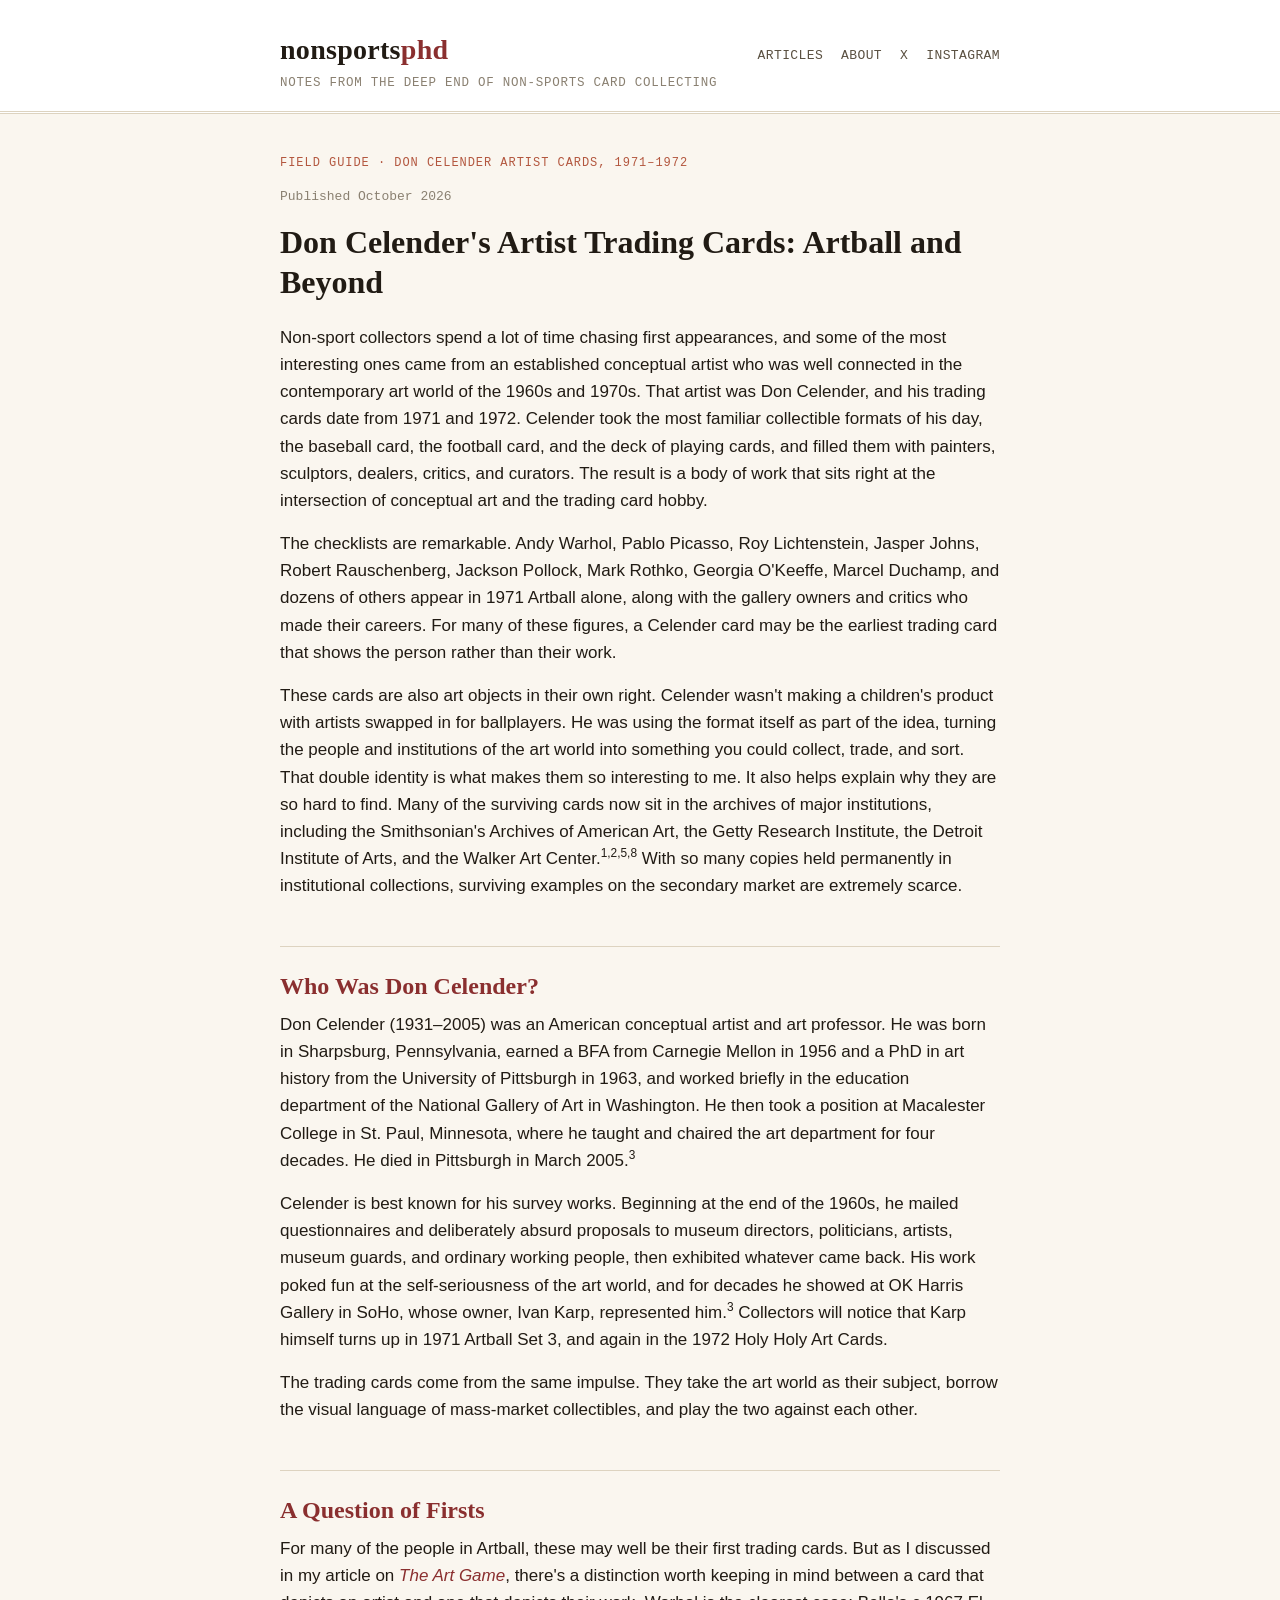
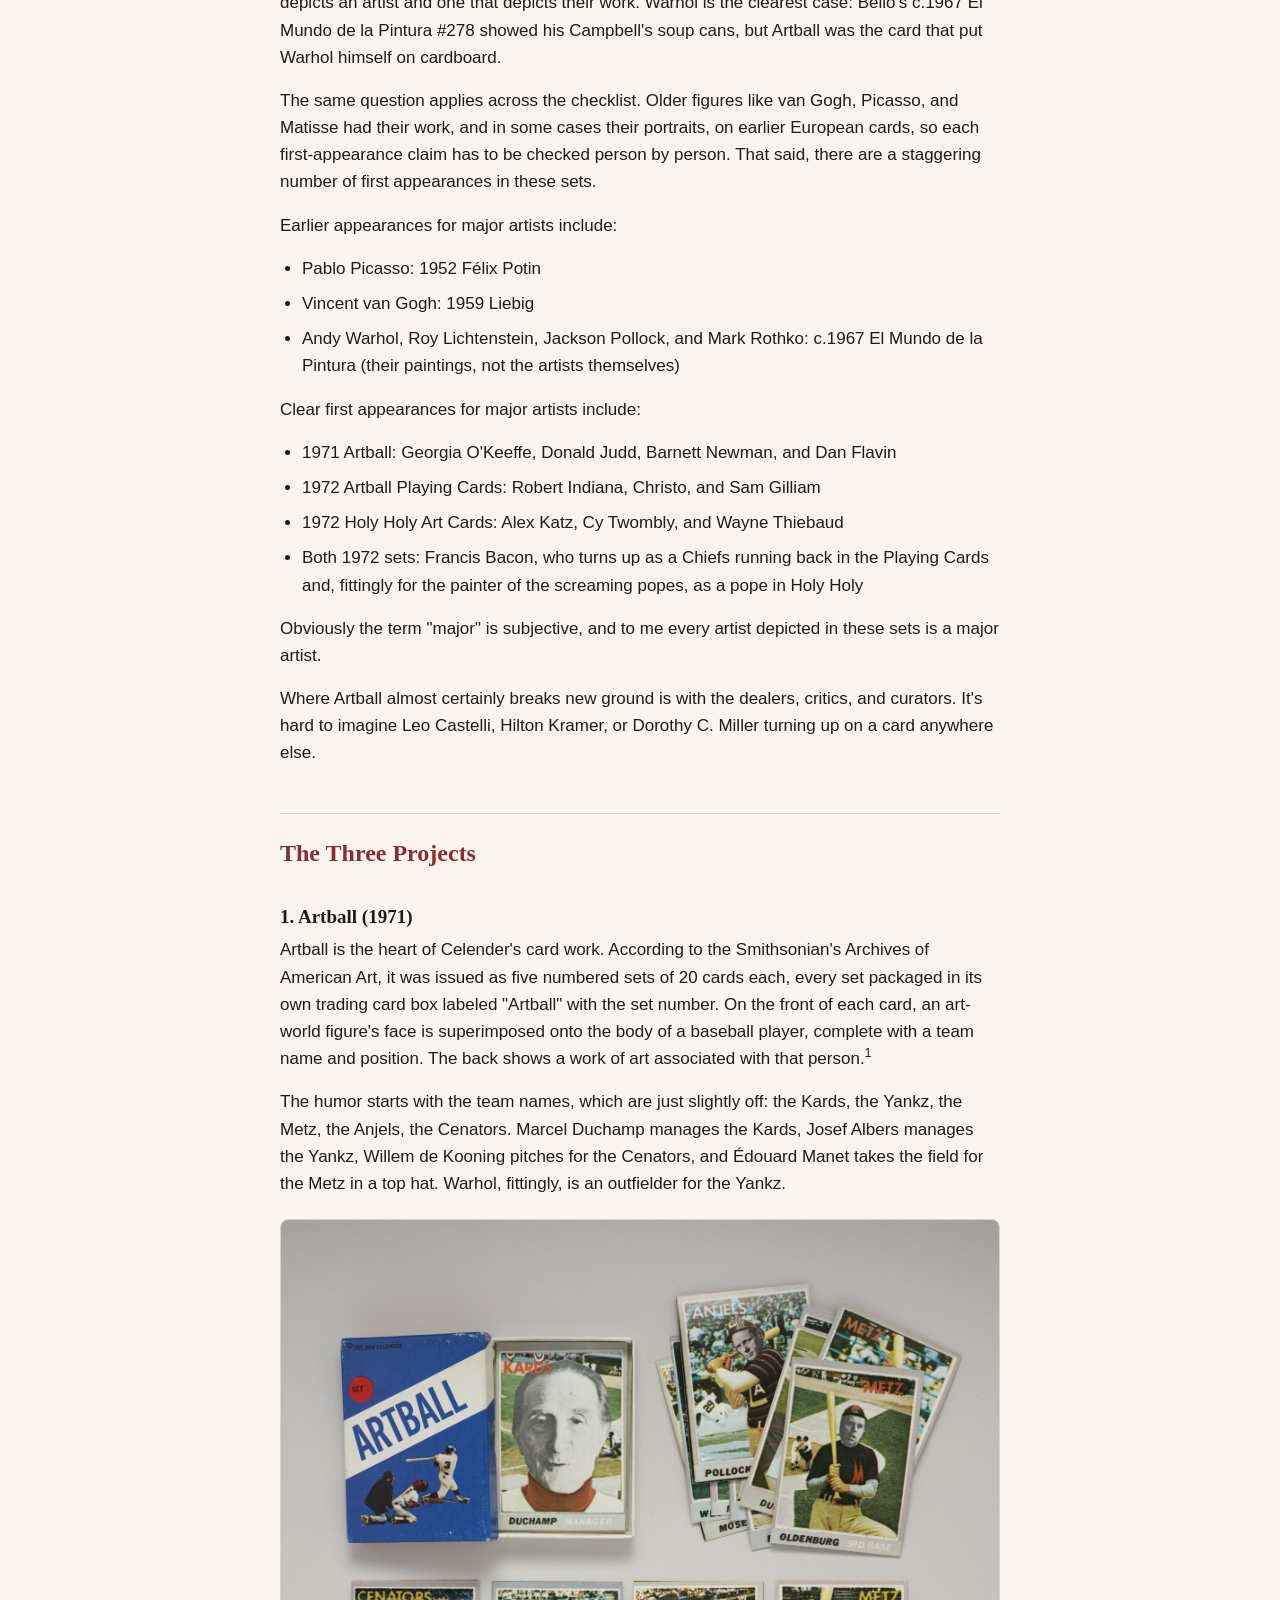
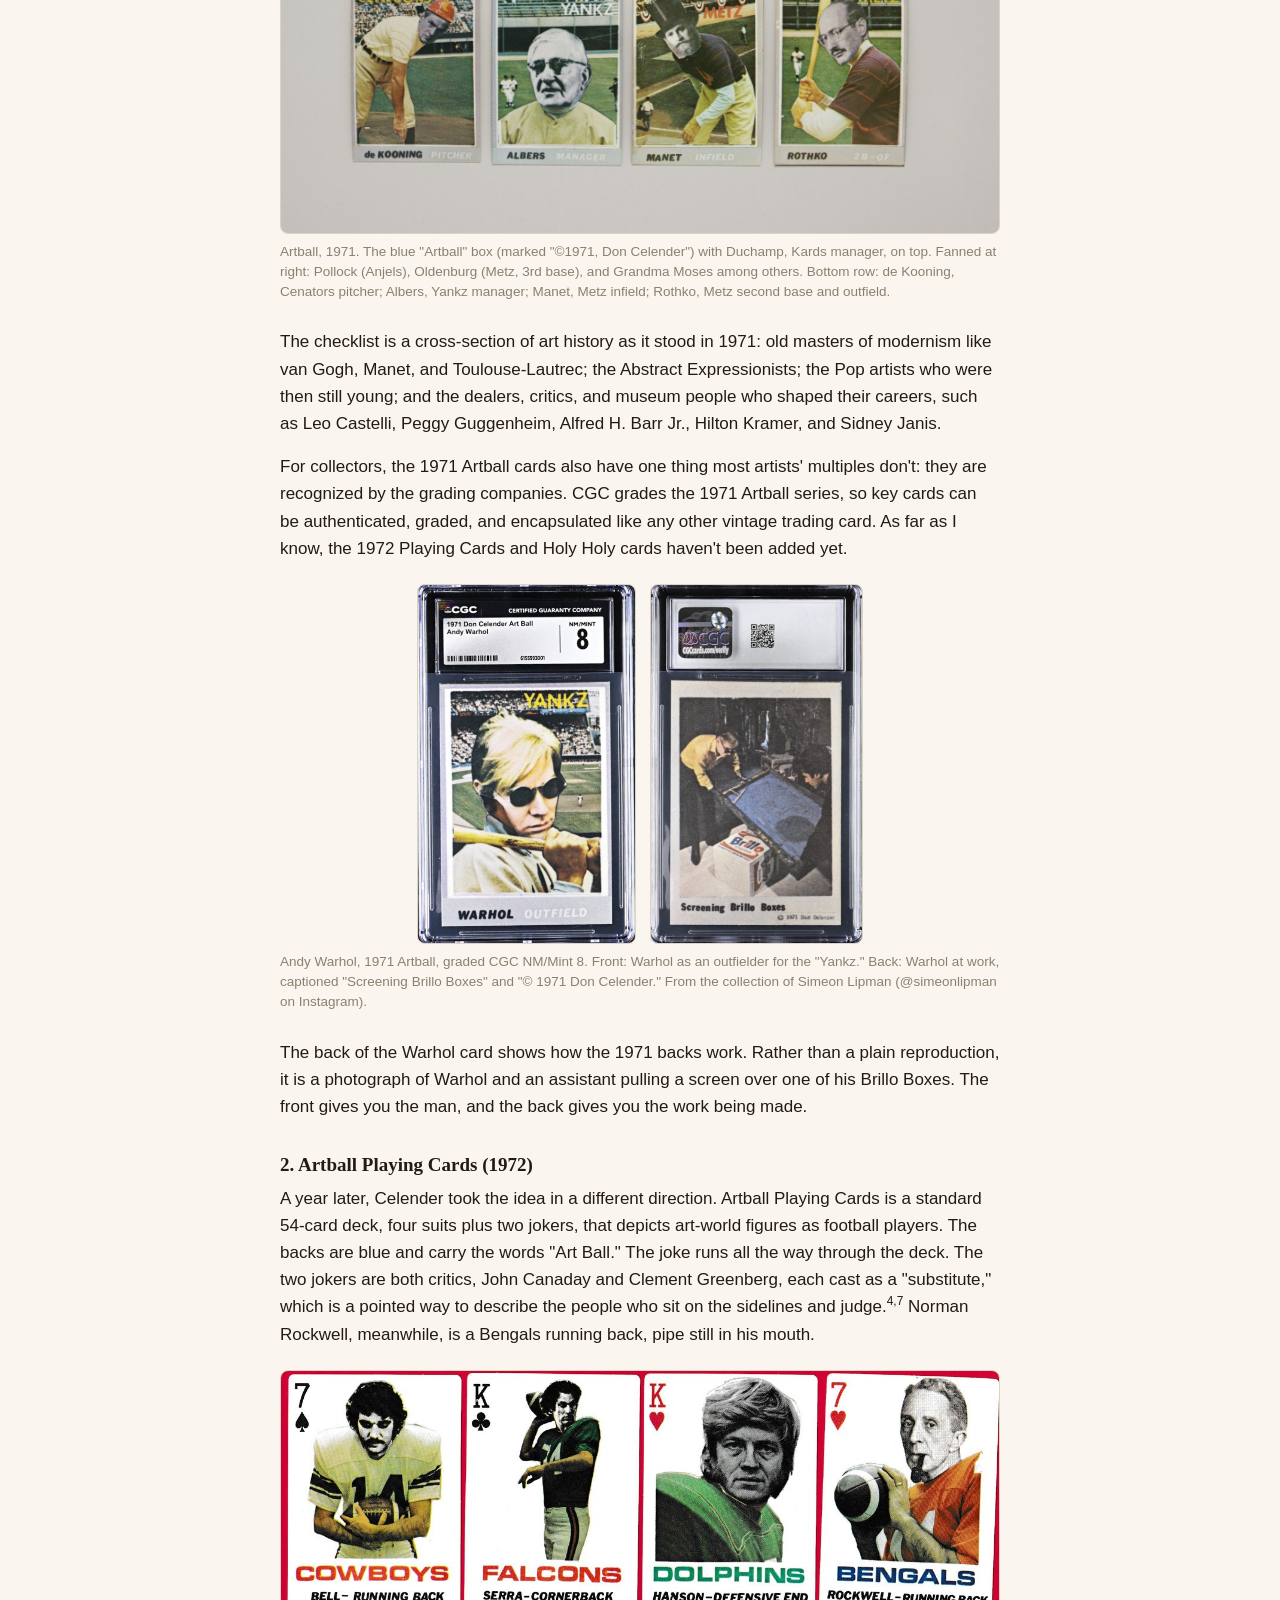
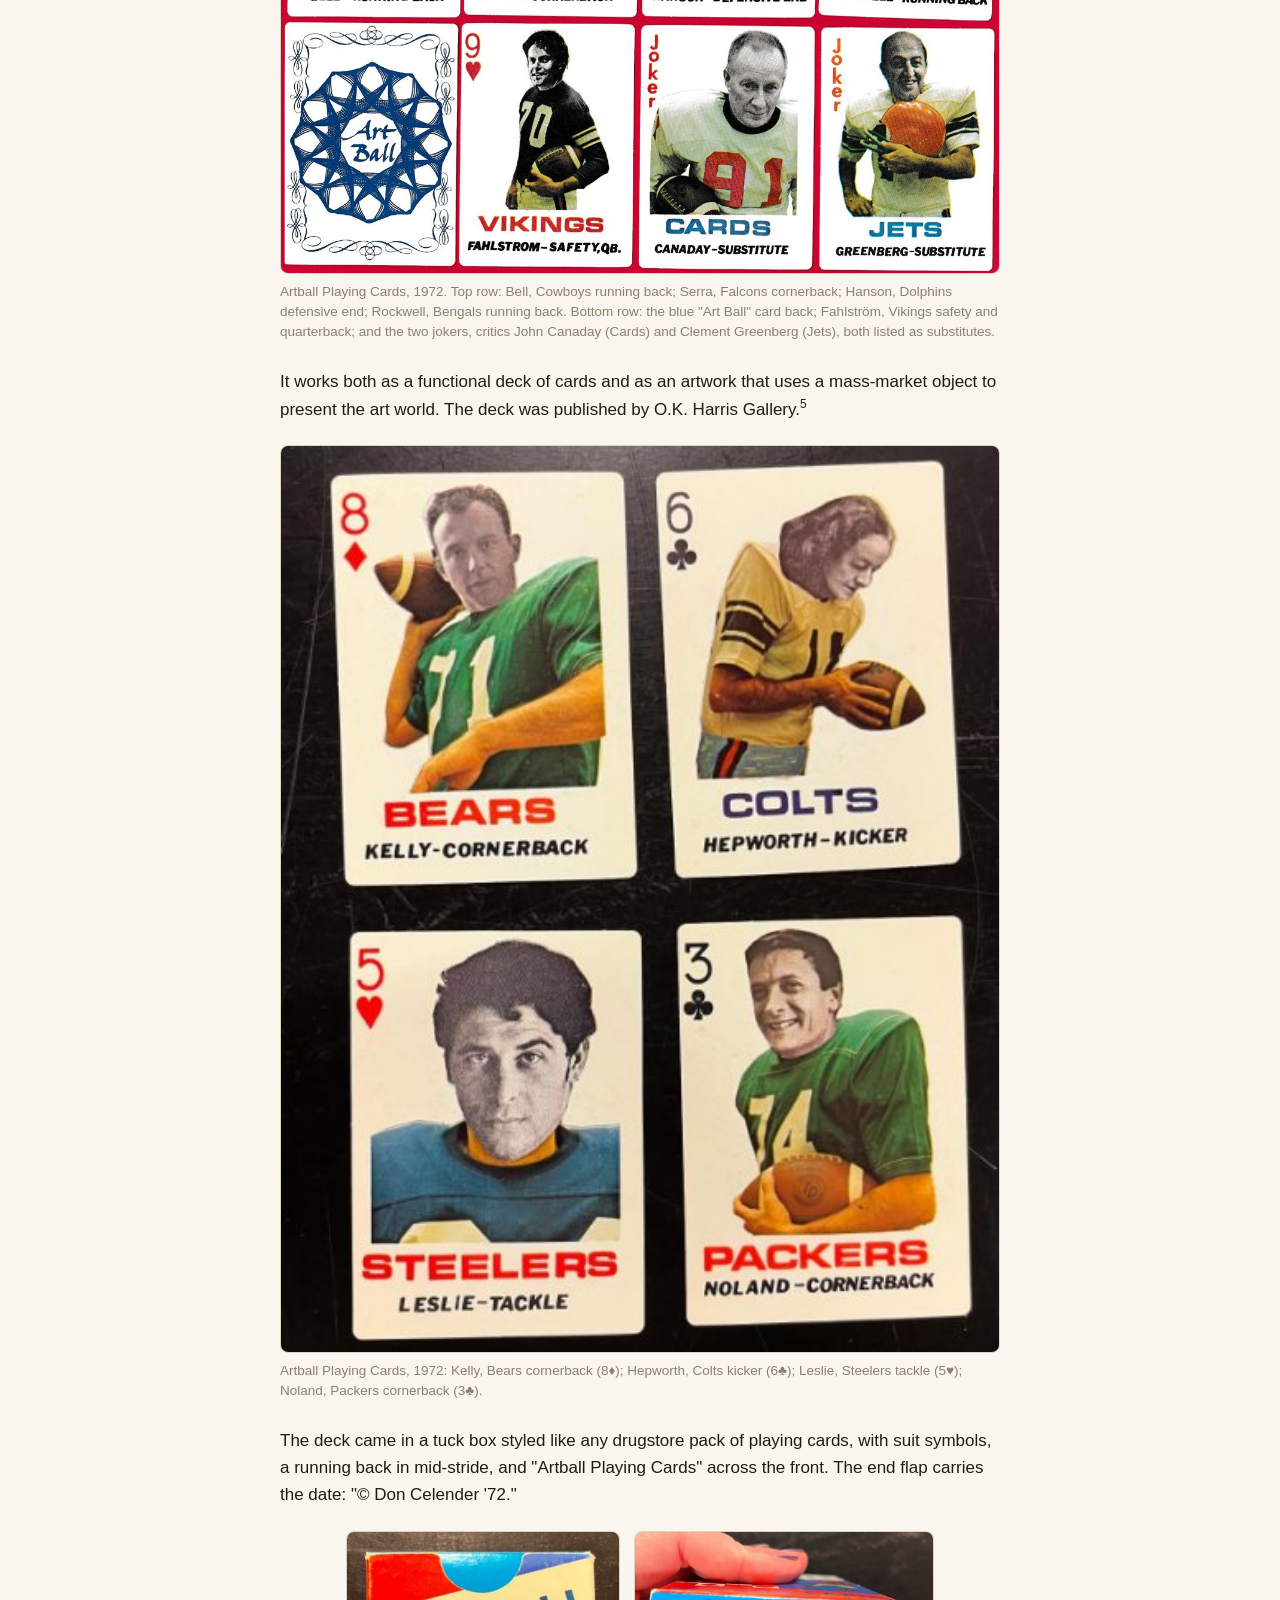
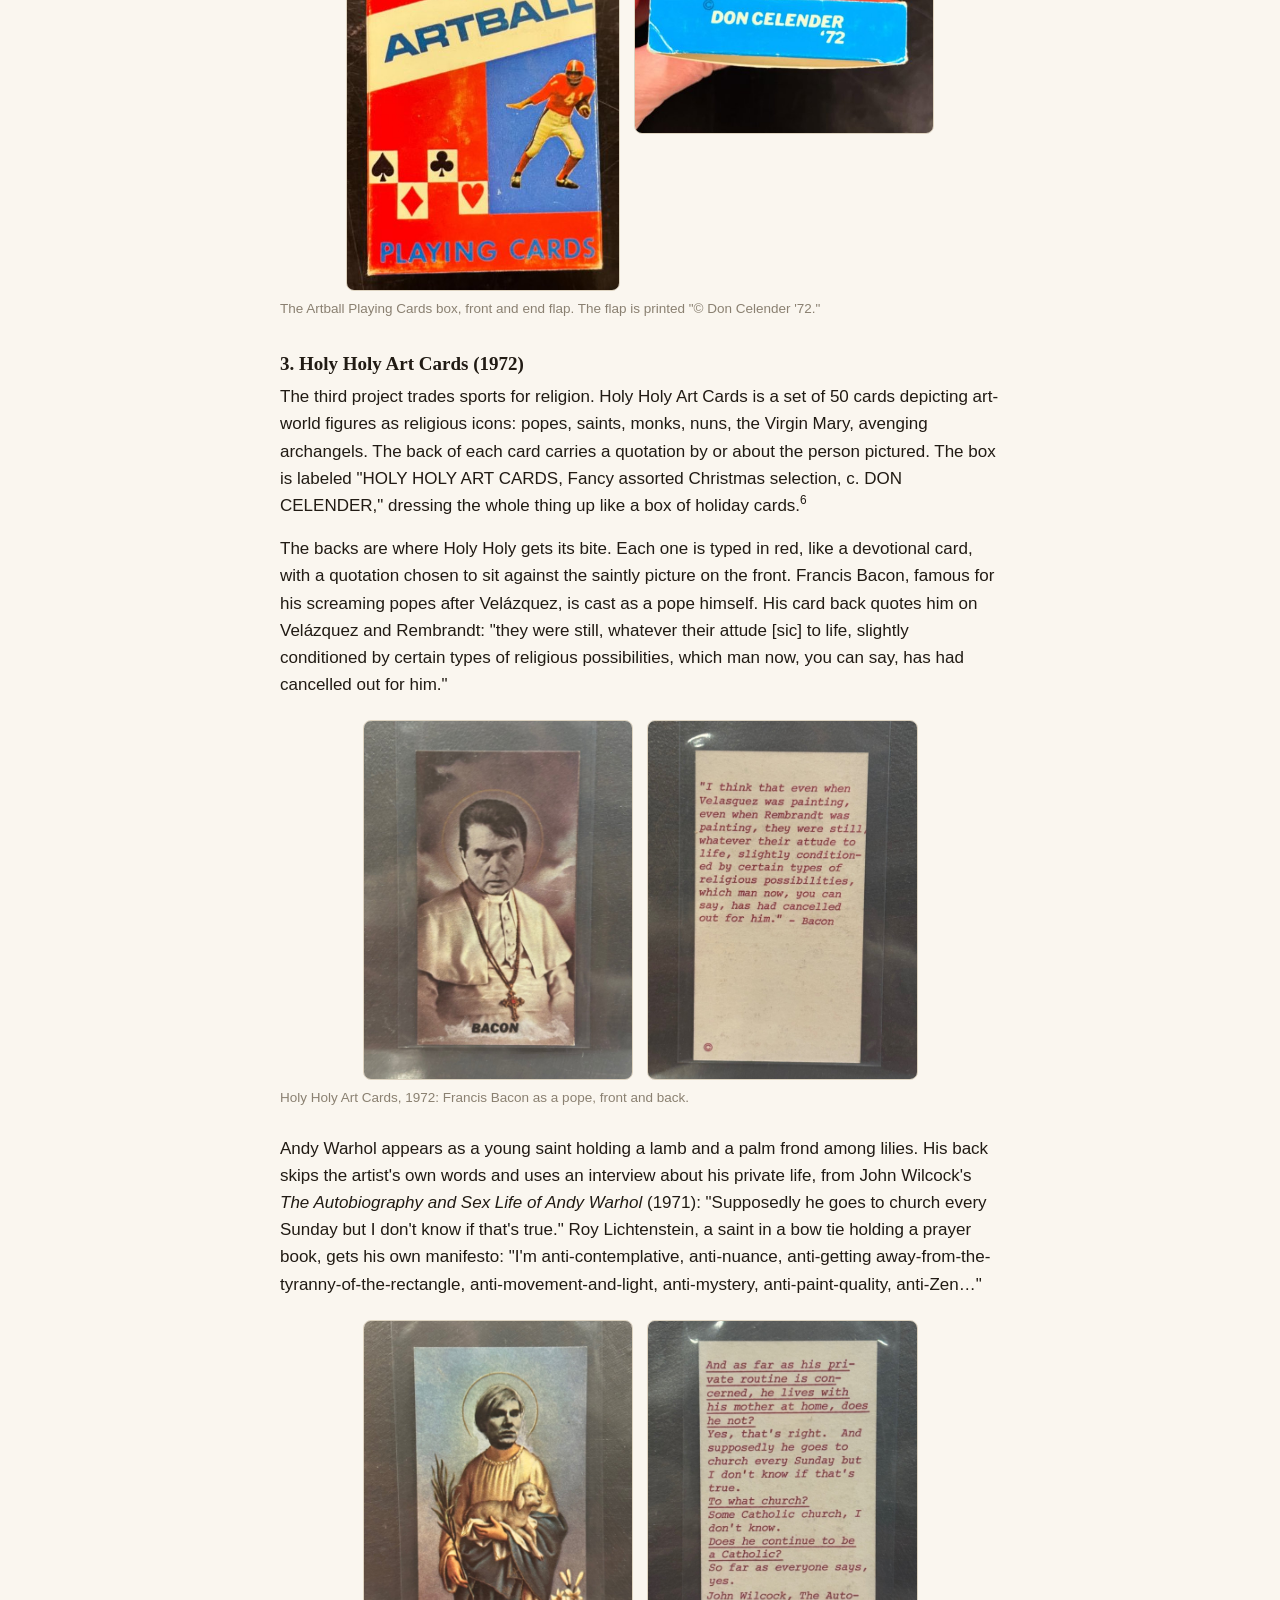
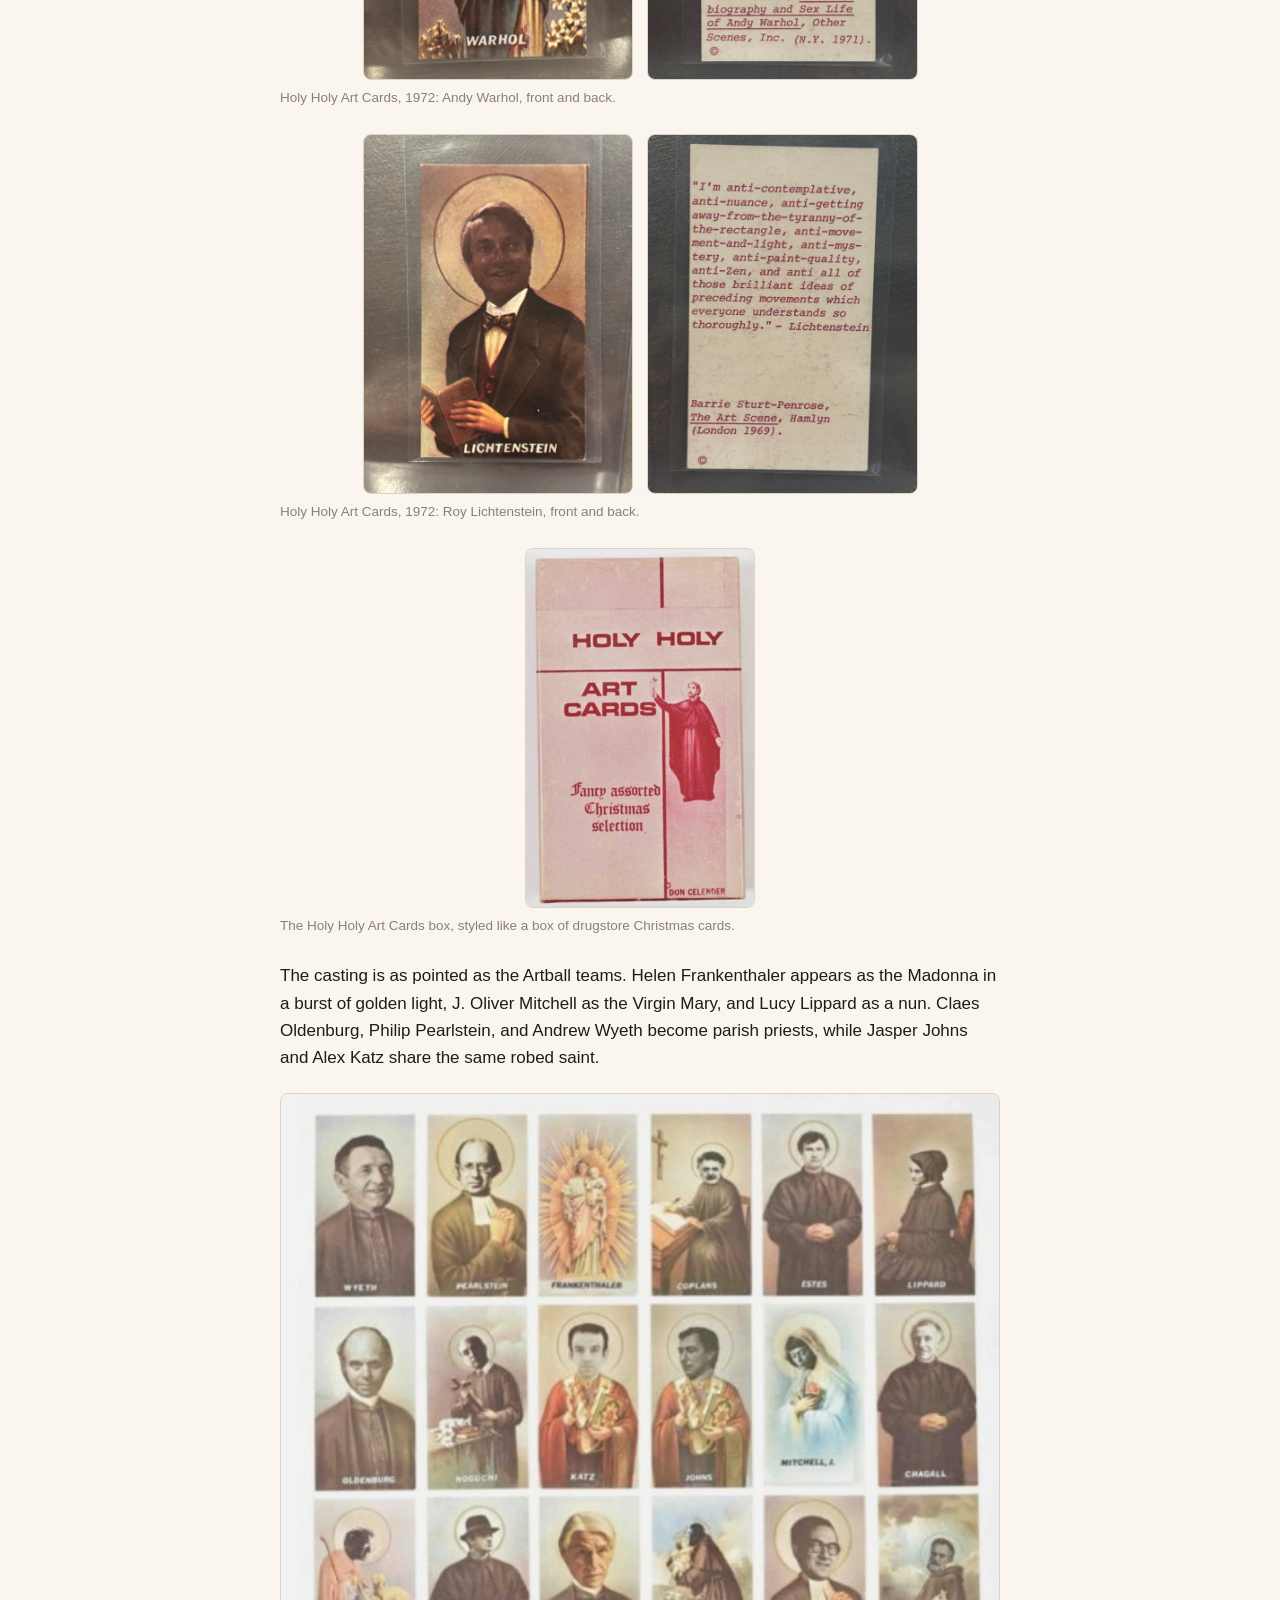
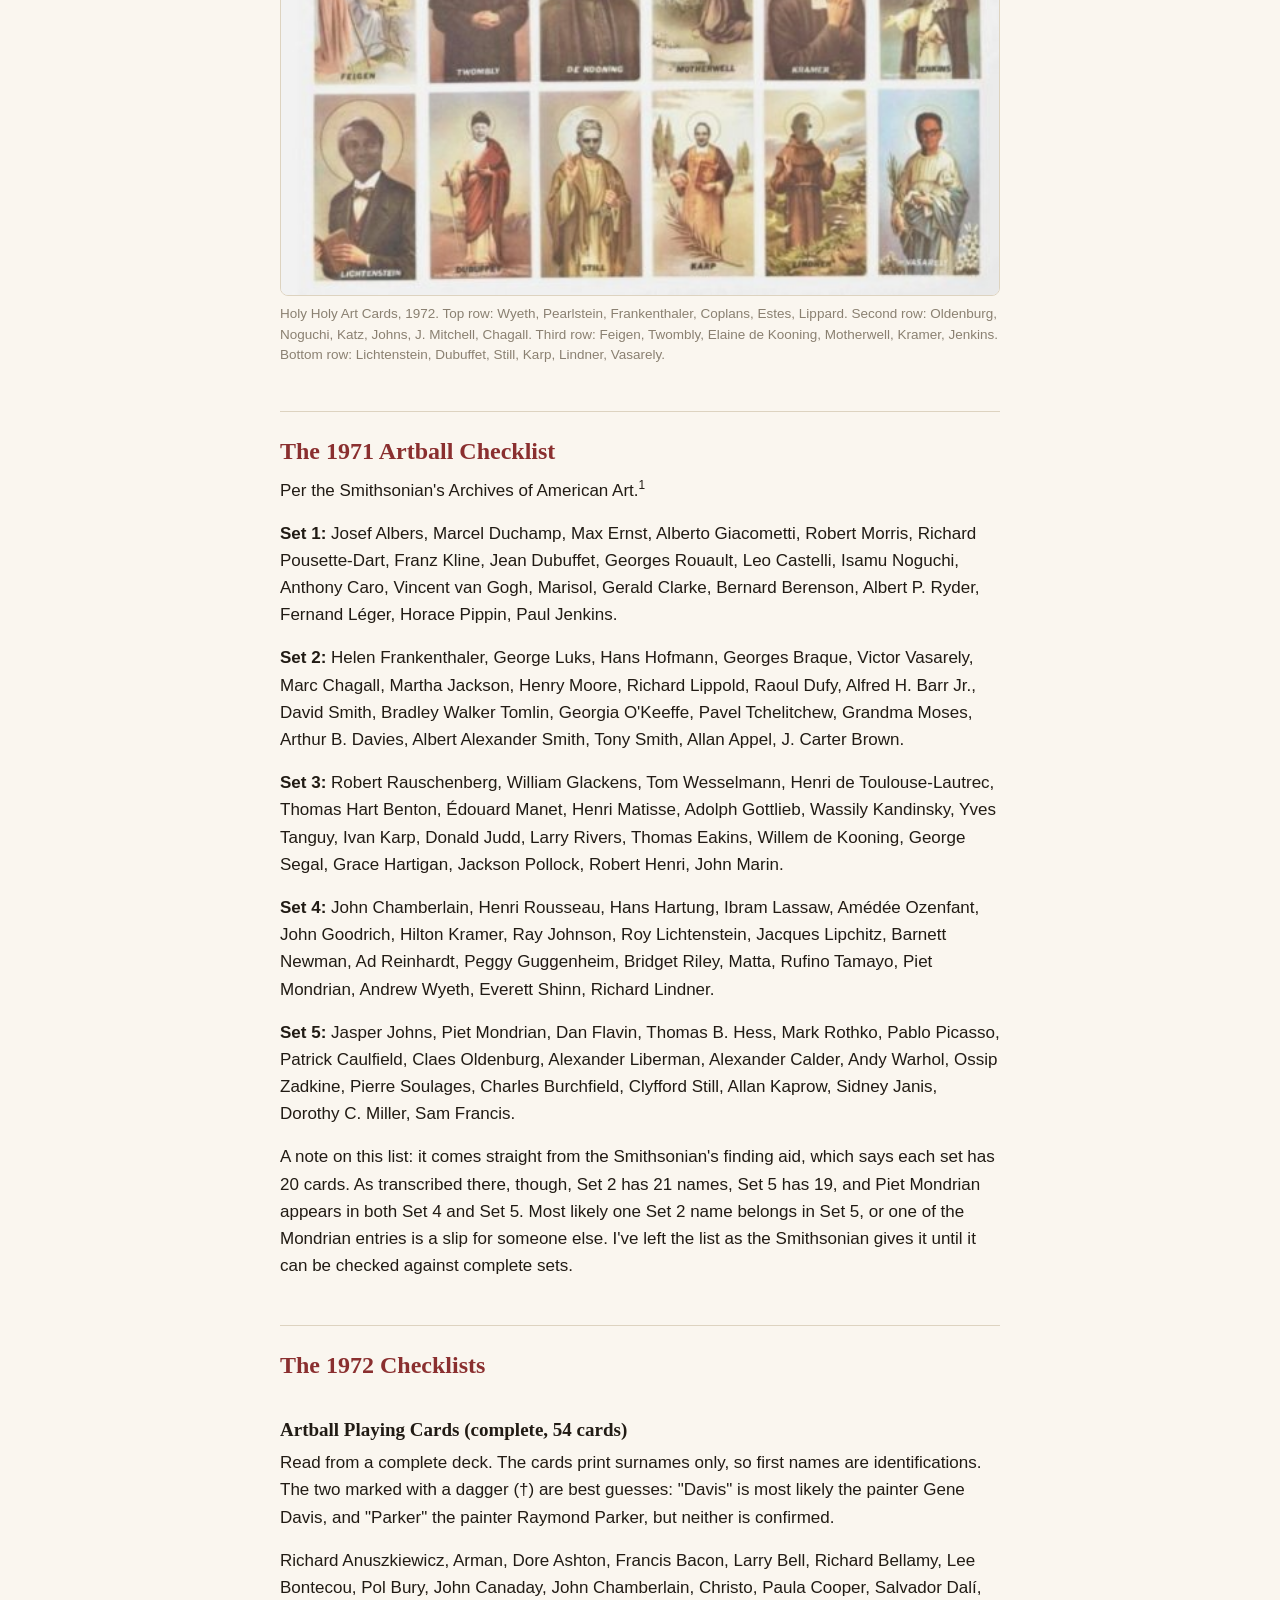
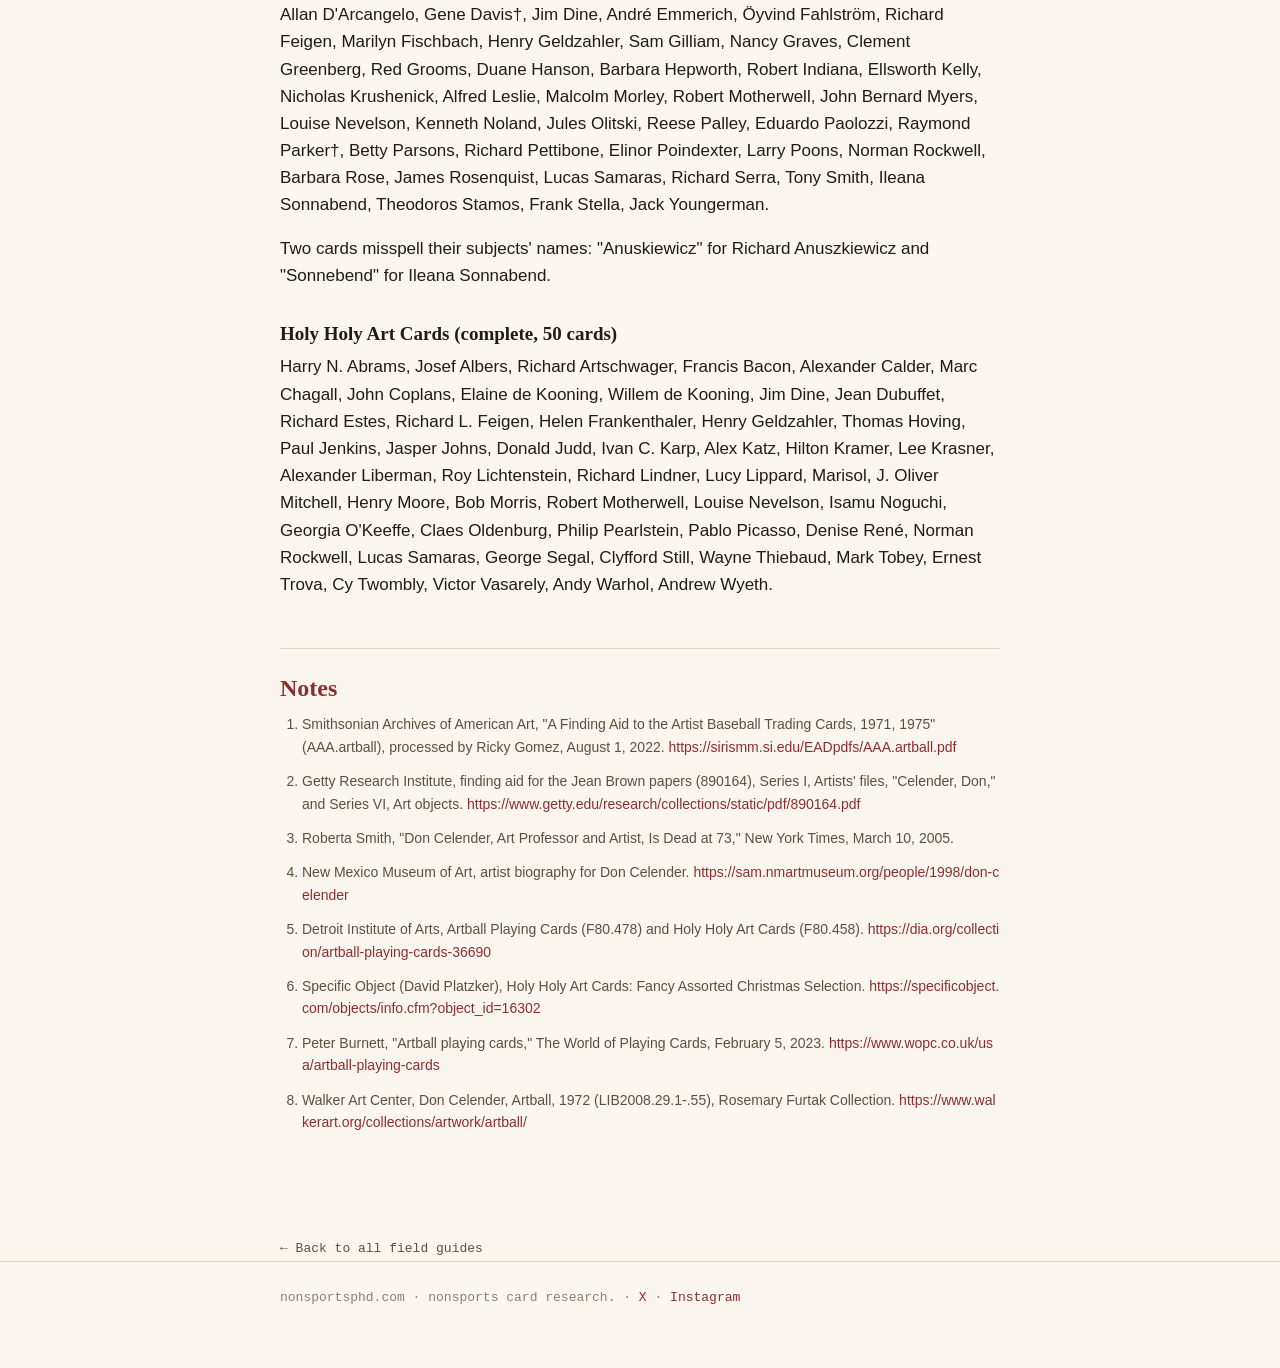
==== commit c7135bc2: "Add files via upload" ====
--- a/articles/don-celender-artball-artist-trading-cards.html
+++ b/articles/don-celender-artball-artist-trading-cards.html
@@ -5,14 +5,14 @@
 <meta name="viewport" content="width=device-width, initial-scale=1.0">
 <title>Don Celender's Artist Trading Cards: Artball and Beyond &mdash; nonsportsphd</title>
 <meta name="description" content="Don Celender's 1971 Artball baseball cards, 1972 Artball football playing cards, and 1972 Holy Holy Art Cards: complete checklists, first appearances, and photos.">
-<link rel="canonical" href="https://nonsportsphd.com/articles/don-celender-artball-artist-trading-cards">
+<link rel="canonical" href="https://nonsportsphd.com/articles/don-celender-artball-artist-trading-cards.html">
 <meta name="robots" content="index, follow">
 
 <meta property="og:type" content="article">
 <meta property="og:site_name" content="nonsportsphd">
 <meta property="og:title" content="Don Celender's Artist Trading Cards: Artball and Beyond">
 <meta property="og:description" content="Don Celender's 1971 Artball baseball cards, 1972 Artball football playing cards, and 1972 Holy Holy Art Cards: complete checklists, first appearances, and photos.">
-<meta property="og:url" content="https://nonsportsphd.com/articles/don-celender-artball-artist-trading-cards">
+<meta property="og:url" content="https://nonsportsphd.com/articles/don-celender-artball-artist-trading-cards.html">
 <meta property="og:image" content="https://nonsportsphd.com/images/og-image.jpg">
 <meta property="og:image:width" content="1200">
 <meta property="og:image:height" content="630">
@@ -24,6 +24,7 @@
 <meta name="twitter:image" content="https://nonsportsphd.com/images/og-image.jpg">
 
 <link rel="icon" href="data:image/svg+xml,<svg xmlns=%22http://www.w3.org/2000/svg%22 viewBox=%220 0 100 100%22><rect width=%22100%22 height=%22100%22 rx=%2218%22 fill=%22%238a2f2f%22/><text x=%2250%22 y=%2266%22 font-size=%2255%22 text-anchor=%22middle%22 fill=%22%23faf6ef%22 font-family=%22Georgia,serif%22>N</text></svg>">
+<link rel="alternate" type="application/rss+xml" title="nonsportsphd" href="/feed.xml">
 <link rel="stylesheet" href="../css/style.css">
 <style>
 article.post-body figure{margin:22px 0 26px;text-align:center}
@@ -44,7 +45,7 @@
   "description": "Don Celender's 1971 Artball baseball cards, 1972 Artball football playing cards, and 1972 Holy Holy Art Cards: complete checklists, first appearances, and photos.",
   "author": {"@type": "Person", "name": "nonsportsphd"},
   "publisher": {"@type": "Organization", "name": "nonsportsphd"},
-  "mainEntityOfPage": "https://nonsportsphd.com/articles/don-celender-artball-artist-trading-cards",
+  "mainEntityOfPage": "https://nonsportsphd.com/articles/don-celender-artball-artist-trading-cards.html",
   "image": "https://nonsportsphd.com/images/og-image.jpg",
   "datePublished": "2026-10-21"
 }
@@ -55,12 +56,12 @@
 <header class="masthead">
   <div class="wrap">
     <div>
-      <div class="wordmark"><a href="../">nonsports<span>phd</span></a></div>
+      <div class="wordmark"><a href="../index.html">nonsports<span>phd</span></a></div>
       <div class="tagline">Notes from the deep end of non-sports card collecting</div>
     </div>
     <nav class="site-nav">
-      <a href="../">Articles</a>
-      <a href="../#about">About</a>
+      <a href="../index.html">Articles</a>
+      <a href="../index.html#about">About</a>
       <a href="https://x.com/nonsportsphd" target="_blank" rel="noopener">X</a>
       <a href="https://instagram.com/nonsportsphd" target="_blank" rel="noopener">Instagram</a>
     </nav>
@@ -84,7 +85,7 @@
 <p>Celender is best known for his survey works. Beginning at the end of the 1960s, he mailed questionnaires and deliberately absurd proposals to museum directors, politicians, artists, museum guards, and ordinary working people, then exhibited whatever came back. His work poked fun at the self-seriousness of the art world, and for decades he showed at OK Harris Gallery in SoHo, whose owner, Ivan Karp, represented him.<sup>3</sup> Collectors will notice that Karp himself turns up in 1971 Artball Set 3, and again in the 1972 Holy Holy Art Cards.</p>
 <p>The trading cards come from the same impulse. They take the art world as their subject, borrow the visual language of mass-market collectibles, and play the two against each other.</p>
 <h2 id="a-question-of-firsts">A Question of Firsts</h2>
-<p>For many of the people in Artball, these may well be their first trading cards. But as I discussed in my article on <a href="the-art-game-2014-first-appearances"><i>The Art Game</i></a>, there's a distinction worth keeping in mind between a card that depicts an artist and one that depicts their work. Warhol is the clearest case: Bello's c.1967 El Mundo de la Pintura #278 showed his Campbell's soup cans, but Artball was the card that put Warhol himself on cardboard.</p>
+<p>For many of the people in Artball, these may well be their first trading cards. But as I discussed in my article on <a href="the-art-game-2014-first-appearances.html"><i>The Art Game</i></a>, there's a distinction worth keeping in mind between a card that depicts an artist and one that depicts their work. Warhol is the clearest case: Bello's c.1967 El Mundo de la Pintura #278 showed his Campbell's soup cans, but Artball was the card that put Warhol himself on cardboard.</p>
 <p>The same question applies across the checklist. Older figures like van Gogh, Picasso, and Matisse had their work, and in some cases their portraits, on earlier European cards, so each first-appearance claim has to be checked person by person. That said, there are a staggering number of first appearances in these sets.</p>
 <p>Earlier appearances for major artists include:</p>
 <ul>
@@ -105,28 +106,28 @@
 <h3 id="1-artball-1971">1. Artball (1971)</h3>
 <p>Artball is the heart of Celender's card work. According to the Smithsonian's Archives of American Art, it was issued as five numbered sets of 20 cards each, every set packaged in its own trading card box labeled "Artball" with the set number. On the front of each card, an art-world figure's face is superimposed onto the body of a baseball player, complete with a team name and position. The back shows a work of art associated with that person.<sup>1</sup></p>
 <p>The humor starts with the team names, which are just slightly off: the Kards, the Yankz, the Metz, the Anjels, the Cenators. Marcel Duchamp manages the Kards, Josef Albers manages the Yankz, Willem de Kooning pitches for the Cenators, and Édouard Manet takes the field for the Metz in a top hat. Warhol, fittingly, is an outfielder for the Yankz.</p>
-<figure><img class="img-full" src="./images/celender/artball-1971-box-and-cards.jpg" alt="The 1971 Artball box, marked &quot;©1971, Don Celender,&quot; with cards including Duchamp, Pollock, Oldenburg, de Kooning, Albers, Manet, and Rothko." loading="lazy" /><figcaption>Artball, 1971. The blue "Artball" box (marked "©1971, Don Celender") with Duchamp, Kards manager, on top. Fanned at right: Pollock (Anjels), Oldenburg (Metz, 3rd base), and Grandma Moses among others. Bottom row: de Kooning, Cenators pitcher; Albers, Yankz manager; Manet, Metz infield; Rothko, Metz second base and outfield.</figcaption></figure>
+<figure><img class="img-full" src="./images/artball-1971-box-and-cards.jpg" alt="The 1971 Artball box, marked &quot;©1971, Don Celender,&quot; with cards including Duchamp, Pollock, Oldenburg, de Kooning, Albers, Manet, and Rothko." loading="lazy" /><figcaption>Artball, 1971. The blue "Artball" box (marked "©1971, Don Celender") with Duchamp, Kards manager, on top. Fanned at right: Pollock (Anjels), Oldenburg (Metz, 3rd base), and Grandma Moses among others. Bottom row: de Kooning, Cenators pitcher; Albers, Yankz manager; Manet, Metz infield; Rothko, Metz second base and outfield.</figcaption></figure>
 <p>The checklist is a cross-section of art history as it stood in 1971: old masters of modernism like van Gogh, Manet, and Toulouse-Lautrec; the Abstract Expressionists; the Pop artists who were then still young; and the dealers, critics, and museum people who shaped their careers, such as Leo Castelli, Peggy Guggenheim, Alfred H. Barr Jr., Hilton Kramer, and Sidney Janis.</p>
 <p>For collectors, the 1971 Artball cards also have one thing most artists' multiples don't: they are recognized by the grading companies. CGC grades the 1971 Artball series, so key cards can be authenticated, graded, and encapsulated like any other vintage trading card. As far as I know, the 1972 Playing Cards and Holy Holy cards haven't been added yet.</p>
-<figure><div class="pair"><div><img class="img-lg" src="./images/celender/artball-1971-warhol-cgc8-front.jpg" alt="Andy Warhol 1971 Artball card graded CGC NM/Mint 8: Warhol in dark glasses holding a bat, &quot;YANKZ&quot; across the top, &quot;WARHOL OUTFIELD&quot; at the bottom." loading="lazy" /></div><div><img class="img-lg" src="./images/celender/artball-1971-warhol-cgc8-back.jpg" alt="Back of the CGC-graded Warhol Artball card: a photo of Warhol at work, captioned &quot;Screening Brillo Boxes, © 1971 Don Celender.&quot;" loading="lazy" /></div></div><figcaption>Andy Warhol, 1971 Artball, graded CGC NM/Mint 8. Front: Warhol as an outfielder for the "Yankz." Back: Warhol at work, captioned "Screening Brillo Boxes" and "© 1971 Don Celender." From the collection of Simeon Lipman (@simeonlipman on Instagram).</figcaption></figure>
+<figure><div class="pair"><div><img class="img-lg" src="./images/artball-1971-warhol-cgc8-front.jpg" alt="Andy Warhol 1971 Artball card graded CGC NM/Mint 8: Warhol in dark glasses holding a bat, &quot;YANKZ&quot; across the top, &quot;WARHOL OUTFIELD&quot; at the bottom." loading="lazy" /></div><div><img class="img-lg" src="./images/artball-1971-warhol-cgc8-back.jpg" alt="Back of the CGC-graded Warhol Artball card: a photo of Warhol at work, captioned &quot;Screening Brillo Boxes, © 1971 Don Celender.&quot;" loading="lazy" /></div></div><figcaption>Andy Warhol, 1971 Artball, graded CGC NM/Mint 8. Front: Warhol as an outfielder for the "Yankz." Back: Warhol at work, captioned "Screening Brillo Boxes" and "© 1971 Don Celender." From the collection of Simeon Lipman (@simeonlipman on Instagram).</figcaption></figure>
 <p>The back of the Warhol card shows how the 1971 backs work. Rather than a plain reproduction, it is a photograph of Warhol and an assistant pulling a screen over one of his Brillo Boxes. The front gives you the man, and the back gives you the work being made.</p>
 <h3 id="2-artball-playing-cards-1972">2. Artball Playing Cards (1972)</h3>
 <p>A year later, Celender took the idea in a different direction. Artball Playing Cards is a standard 54-card deck, four suits plus two jokers, that depicts art-world figures as football players. The backs are blue and carry the words "Art Ball." The joke runs all the way through the deck. The two jokers are both critics, John Canaday and Clement Greenberg, each cast as a "substitute," which is a pointed way to describe the people who sit on the sidelines and judge.<sup>4,7</sup> Norman Rockwell, meanwhile, is a Bengals running back, pipe still in his mouth.</p>
-<figure><img class="img-full" src="./images/celender/artball-1972-jokers-and-back.jpg" alt="Seven Artball Playing Cards and the blue &quot;Art Ball&quot; card back: Bell (Cowboys), Serra (Falcons), Hanson (Dolphins), Rockwell (Bengals), Fahlström (Vikings), and the two jokers, Canaday (Cards) and Greenberg (Jets)." loading="lazy" /><figcaption>Artball Playing Cards, 1972. Top row: Bell, Cowboys running back; Serra, Falcons cornerback; Hanson, Dolphins defensive end; Rockwell, Bengals running back. Bottom row: the blue "Art Ball" card back; Fahlström, Vikings safety and quarterback; and the two jokers, critics John Canaday (Cards) and Clement Greenberg (Jets), both listed as substitutes.</figcaption></figure>
+<figure><img class="img-full" src="./images/artball-1972-jokers-and-back.jpg" alt="Seven Artball Playing Cards and the blue &quot;Art Ball&quot; card back: Bell (Cowboys), Serra (Falcons), Hanson (Dolphins), Rockwell (Bengals), Fahlström (Vikings), and the two jokers, Canaday (Cards) and Greenberg (Jets)." loading="lazy" /><figcaption>Artball Playing Cards, 1972. Top row: Bell, Cowboys running back; Serra, Falcons cornerback; Hanson, Dolphins defensive end; Rockwell, Bengals running back. Bottom row: the blue "Art Ball" card back; Fahlström, Vikings safety and quarterback; and the two jokers, critics John Canaday (Cards) and Clement Greenberg (Jets), both listed as substitutes.</figcaption></figure>
 <p>It works both as a functional deck of cards and as an artwork that uses a mass-market object to present the art world. The deck was published by O.K. Harris Gallery.<sup>5</sup></p>
-<figure><img class="img-full" src="./images/celender/artball-1972-kelly-hepworth-leslie-noland.jpg" alt="Four Artball Playing Cards: Kelly (Bears), Hepworth (Colts), Leslie (Steelers), and Noland (Packers)." loading="lazy" /><figcaption>Artball Playing Cards, 1972: Kelly, Bears cornerback (8♦); Hepworth, Colts kicker (6♣); Leslie, Steelers tackle (5♥); Noland, Packers cornerback (3♣).</figcaption></figure>
+<figure><img class="img-full" src="./images/artball-1972-kelly-hepworth-leslie-noland.jpg" alt="Four Artball Playing Cards: Kelly (Bears), Hepworth (Colts), Leslie (Steelers), and Noland (Packers)." loading="lazy" /><figcaption>Artball Playing Cards, 1972: Kelly, Bears cornerback (8♦); Hepworth, Colts kicker (6♣); Leslie, Steelers tackle (5♥); Noland, Packers cornerback (3♣).</figcaption></figure>
 <p>The deck came in a tuck box styled like any drugstore pack of playing cards, with suit symbols, a running back in mid-stride, and "Artball Playing Cards" across the front. The end flap carries the date: "© Don Celender '72."</p>
-<figure><div class="pair"><div><img class="img-lg" src="./images/celender/artball-1972-box-front.jpg" alt="Front of the Artball Playing Cards box: &quot;ARTBALL&quot; across a white band, four suit symbols, a football player in a red uniform, and &quot;PLAYING CARDS&quot; at the bottom." loading="lazy" /></div><div><img class="img-lg" src="./images/celender/artball-1972-box-side.jpg" alt="End of the Artball Playing Cards box, printed &quot;© DON CELENDER '72.&quot;" loading="lazy" /></div></div><figcaption>The Artball Playing Cards box, front and end flap. The flap is printed "© Don Celender '72."</figcaption></figure>
+<figure><div class="pair"><div><img class="img-lg" src="./images/artball-1972-box-front.jpg" alt="Front of the Artball Playing Cards box: &quot;ARTBALL&quot; across a white band, four suit symbols, a football player in a red uniform, and &quot;PLAYING CARDS&quot; at the bottom." loading="lazy" /></div><div><img class="img-lg" src="./images/artball-1972-box-side.jpg" alt="End of the Artball Playing Cards box, printed &quot;© DON CELENDER '72.&quot;" loading="lazy" /></div></div><figcaption>The Artball Playing Cards box, front and end flap. The flap is printed "© Don Celender '72."</figcaption></figure>
 <h3 id="3-holy-holy-art-cards-1972">3. Holy Holy Art Cards (1972)</h3>
 <p>The third project trades sports for religion. Holy Holy Art Cards is a set of 50 cards depicting art-world figures as religious icons: popes, saints, monks, nuns, the Virgin Mary, avenging archangels. The back of each card carries a quotation by or about the person pictured. The box is labeled "HOLY HOLY ART CARDS, Fancy assorted Christmas selection, c. DON CELENDER," dressing the whole thing up like a box of holiday cards.<sup>6</sup></p>
 <p>The backs are where Holy Holy gets its bite. Each one is typed in red, like a devotional card, with a quotation chosen to sit against the saintly picture on the front. Francis Bacon, famous for his screaming popes after Velázquez, is cast as a pope himself. His card back quotes him on Velázquez and Rembrandt: "they were still, whatever their attude [sic] to life, slightly conditioned by certain types of religious possibilities, which man now, you can say, has had cancelled out for him."</p>
-<figure><div class="pair"><div><img class="img-lg" src="./images/celender/holy-holy-bacon-front.jpg" alt="Holy Holy Art Card of Francis Bacon as a pope, with a gold halo and pectoral cross, captioned &quot;BACON.&quot;" loading="lazy" /></div><div><img class="img-lg" src="./images/celender/holy-holy-bacon-back.jpg" alt="Back of the Bacon card: a typed red quotation from Bacon about Velázquez, Rembrandt, and &quot;religious possibilities.&quot;" loading="lazy" /></div></div><figcaption>Holy Holy Art Cards, 1972: Francis Bacon as a pope, front and back.</figcaption></figure>
+<figure><div class="pair"><div><img class="img-lg" src="./images/holy-holy-bacon-front.jpg" alt="Holy Holy Art Card of Francis Bacon as a pope, with a gold halo and pectoral cross, captioned &quot;BACON.&quot;" loading="lazy" /></div><div><img class="img-lg" src="./images/holy-holy-bacon-back.jpg" alt="Back of the Bacon card: a typed red quotation from Bacon about Velázquez, Rembrandt, and &quot;religious possibilities.&quot;" loading="lazy" /></div></div><figcaption>Holy Holy Art Cards, 1972: Francis Bacon as a pope, front and back.</figcaption></figure>
 <p>Andy Warhol appears as a young saint holding a lamb and a palm frond among lilies. His back skips the artist's own words and uses an interview about his private life, from John Wilcock's <i>The Autobiography and Sex Life of Andy Warhol</i> (1971): "Supposedly he goes to church every Sunday but I don't know if that's true." Roy Lichtenstein, a saint in a bow tie holding a prayer book, gets his own manifesto: "I'm anti-contemplative, anti-nuance, anti-getting away-from-the-tyranny-of-the-rectangle, anti-movement-and-light, anti-mystery, anti-paint-quality, anti-Zen…"</p>
-<figure><div class="pair"><div><img class="img-lg" src="./images/celender/holy-holy-warhol-front.jpg" alt="Holy Holy Art Card of Andy Warhol as a haloed young saint holding a lamb and a palm frond, captioned &quot;WARHOL.&quot;" loading="lazy" /></div><div><img class="img-lg" src="./images/celender/holy-holy-warhol-back.jpg" alt="Back of the Warhol card: a typed red interview excerpt about Warhol living with his mother and going to church, credited to John Wilcock, The Autobiography and Sex Life of Andy Warhol, Other Scenes, 1971." loading="lazy" /></div></div><figcaption>Holy Holy Art Cards, 1972: Andy Warhol, front and back.</figcaption></figure>
-<figure><div class="pair"><div><img class="img-lg" src="./images/celender/holy-holy-lichtenstein-front.jpg" alt="Holy Holy Art Card of Roy Lichtenstein as a haloed saint in a bow tie holding a book, captioned &quot;LICHTENSTEIN.&quot;" loading="lazy" /></div><div><img class="img-lg" src="./images/celender/holy-holy-lichtenstein-back.jpg" alt="Back of the Lichtenstein card: his typed &quot;I'm anti-contemplative…&quot; quotation, credited to Barrie Sturt-Penrose, The Art Scene, Hamlyn, London 1969." loading="lazy" /></div></div><figcaption>Holy Holy Art Cards, 1972: Roy Lichtenstein, front and back.</figcaption></figure>
-<figure><img class="img-lg" src="./images/celender/holy-holy-box.jpg" alt="The Holy Holy Art Cards box: &quot;HOLY HOLY ART CARDS, Fancy assorted Christmas selection,&quot; with a red-tinted saint and &quot;© Don Celender.&quot;" loading="lazy" /><figcaption>The Holy Holy Art Cards box, styled like a box of drugstore Christmas cards.</figcaption></figure>
+<figure><div class="pair"><div><img class="img-lg" src="./images/holy-holy-warhol-front.jpg" alt="Holy Holy Art Card of Andy Warhol as a haloed young saint holding a lamb and a palm frond, captioned &quot;WARHOL.&quot;" loading="lazy" /></div><div><img class="img-lg" src="./images/holy-holy-warhol-back.jpg" alt="Back of the Warhol card: a typed red interview excerpt about Warhol living with his mother and going to church, credited to John Wilcock, The Autobiography and Sex Life of Andy Warhol, Other Scenes, 1971." loading="lazy" /></div></div><figcaption>Holy Holy Art Cards, 1972: Andy Warhol, front and back.</figcaption></figure>
+<figure><div class="pair"><div><img class="img-lg" src="./images/holy-holy-lichtenstein-front.jpg" alt="Holy Holy Art Card of Roy Lichtenstein as a haloed saint in a bow tie holding a book, captioned &quot;LICHTENSTEIN.&quot;" loading="lazy" /></div><div><img class="img-lg" src="./images/holy-holy-lichtenstein-back.jpg" alt="Back of the Lichtenstein card: his typed &quot;I'm anti-contemplative…&quot; quotation, credited to Barrie Sturt-Penrose, The Art Scene, Hamlyn, London 1969." loading="lazy" /></div></div><figcaption>Holy Holy Art Cards, 1972: Roy Lichtenstein, front and back.</figcaption></figure>
+<figure><img class="img-lg" src="./images/holy-holy-box.jpg" alt="The Holy Holy Art Cards box: &quot;HOLY HOLY ART CARDS, Fancy assorted Christmas selection,&quot; with a red-tinted saint and &quot;© Don Celender.&quot;" loading="lazy" /><figcaption>The Holy Holy Art Cards box, styled like a box of drugstore Christmas cards.</figcaption></figure>
 <p>The casting is as pointed as the Artball teams. Helen Frankenthaler appears as the Madonna in a burst of golden light, J. Oliver Mitchell as the Virgin Mary, and Lucy Lippard as a nun. Claes Oldenburg, Philip Pearlstein, and Andrew Wyeth become parish priests, while Jasper Johns and Alex Katz share the same robed saint.</p>
-<figure><img class="img-full" src="./images/celender/holy-holy-cards.jpg" alt="Twenty-four Holy Holy Art Cards showing art-world figures as saints, priests, nuns, and the Madonna." loading="lazy" /><figcaption>Holy Holy Art Cards, 1972. Top row: Wyeth, Pearlstein, Frankenthaler, Coplans, Estes, Lippard. Second row: Oldenburg, Noguchi, Katz, Johns, J. Mitchell, Chagall. Third row: Feigen, Twombly, Elaine de Kooning, Motherwell, Kramer, Jenkins. Bottom row: Lichtenstein, Dubuffet, Still, Karp, Lindner, Vasarely.</figcaption></figure>
+<figure><img class="img-full" src="./images/holy-holy-cards.jpg" alt="Twenty-four Holy Holy Art Cards showing art-world figures as saints, priests, nuns, and the Madonna." loading="lazy" /><figcaption>Holy Holy Art Cards, 1972. Top row: Wyeth, Pearlstein, Frankenthaler, Coplans, Estes, Lippard. Second row: Oldenburg, Noguchi, Katz, Johns, J. Mitchell, Chagall. Third row: Feigen, Twombly, Elaine de Kooning, Motherwell, Kramer, Jenkins. Bottom row: Lichtenstein, Dubuffet, Still, Karp, Lindner, Vasarely.</figcaption></figure>
 <h2 id="the-1971-artball-checklist">The 1971 Artball Checklist</h2>
 <p>Per the Smithsonian's Archives of American Art.<sup>1</sup></p>
 <p><strong>Set 1:</strong> Josef Albers, Marcel Duchamp, Max Ernst, Alberto Giacometti, Robert Morris, Richard Pousette-Dart, Franz Kline, Jean Dubuffet, Georges Rouault, Leo Castelli, Isamu Noguchi, Anthony Caro, Vincent van Gogh, Marisol, Gerald Clarke, Bernard Berenson, Albert P. Ryder, Fernand Léger, Horace Pippin, Paul Jenkins.</p>
@@ -155,7 +156,7 @@
 </ol>
   </article>
 
-  <a class="back-link" href="../">&larr; Back to all field guides</a>
+  <a class="back-link" href="../index.html">&larr; Back to all field guides</a>
 
 </div>
 
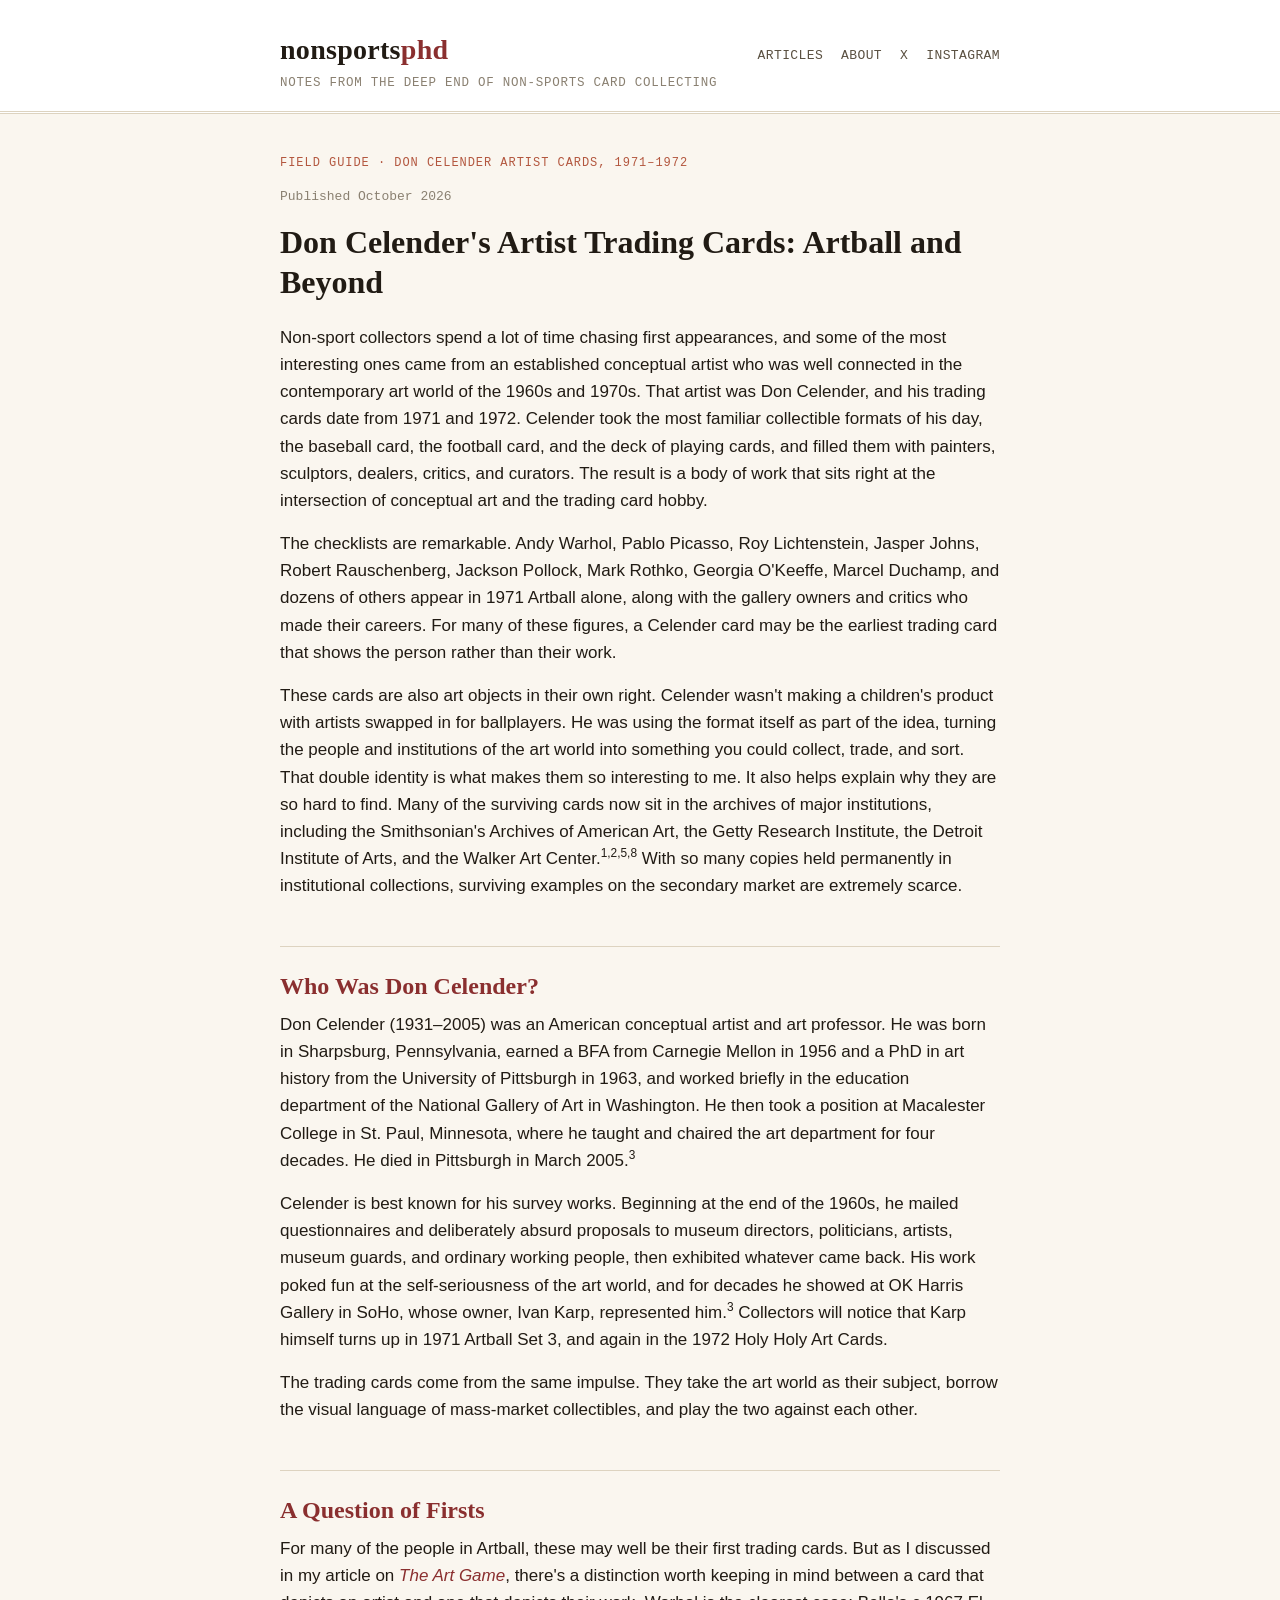
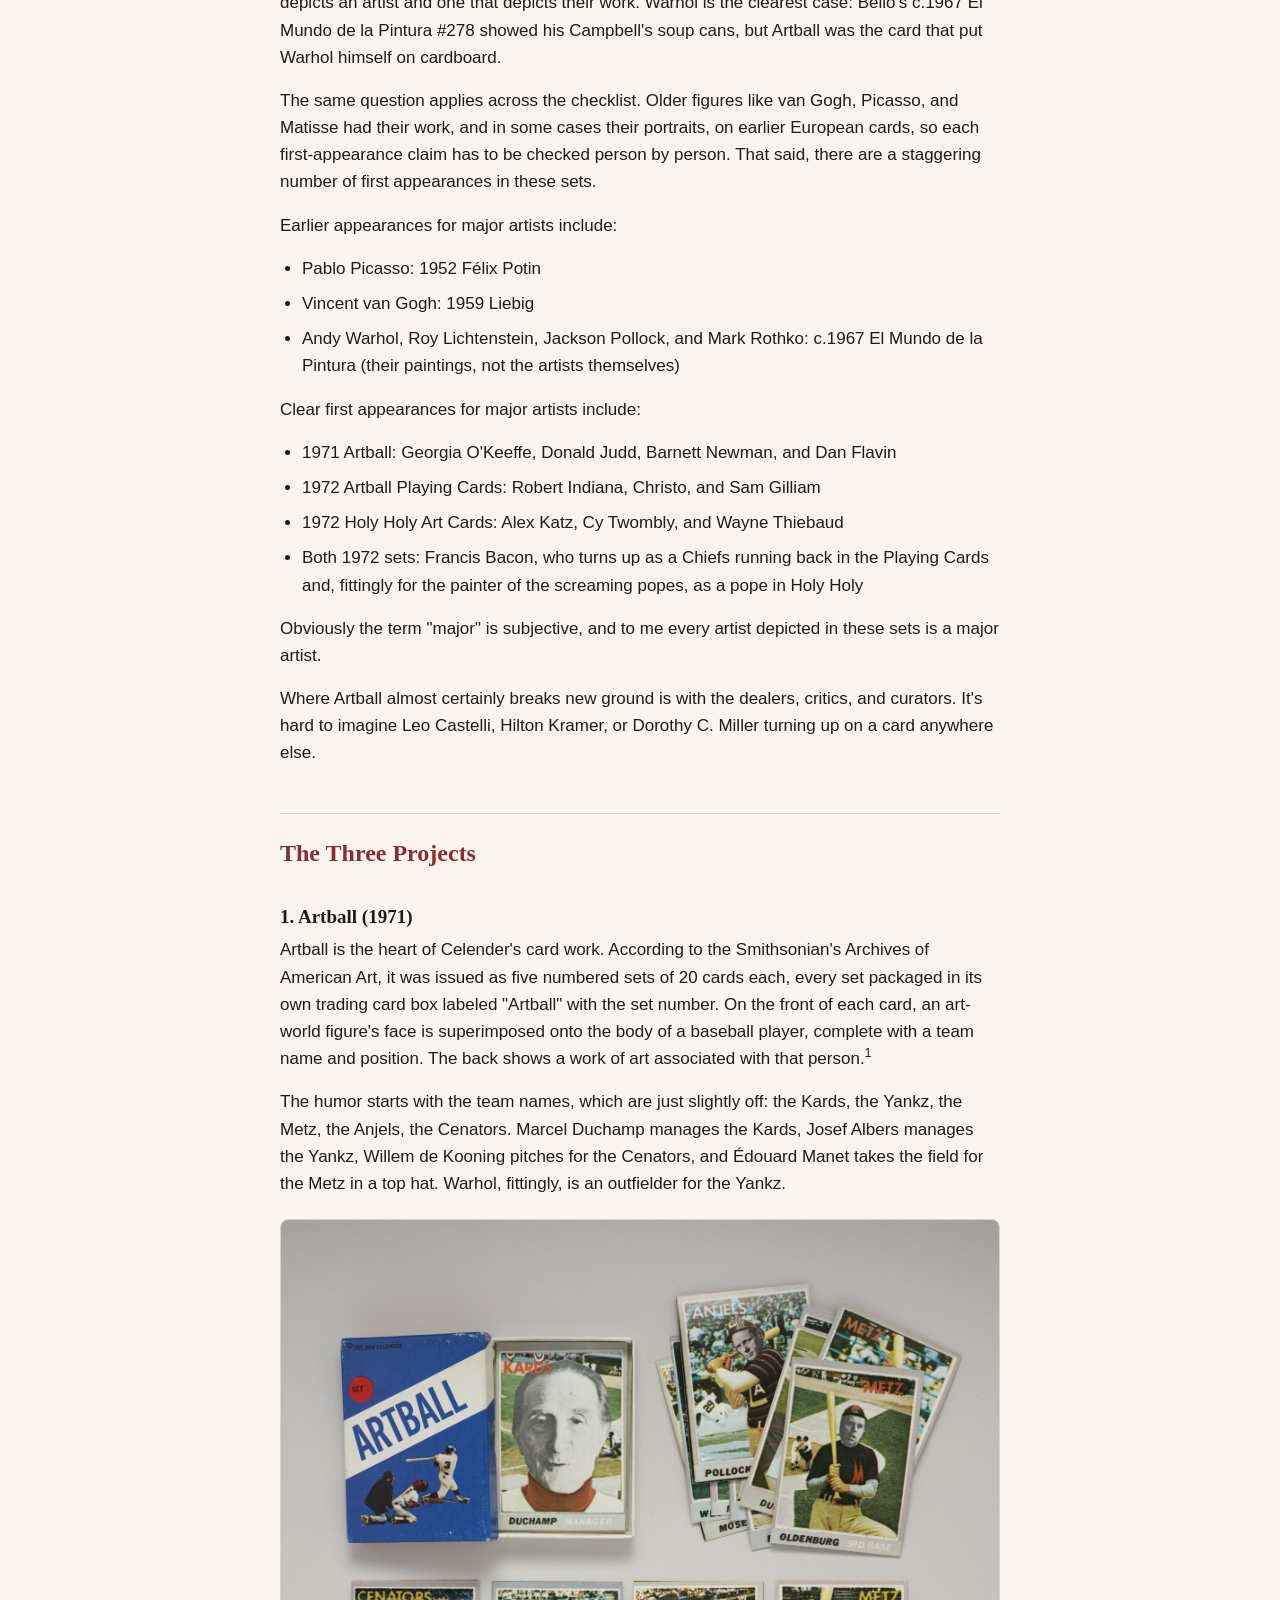
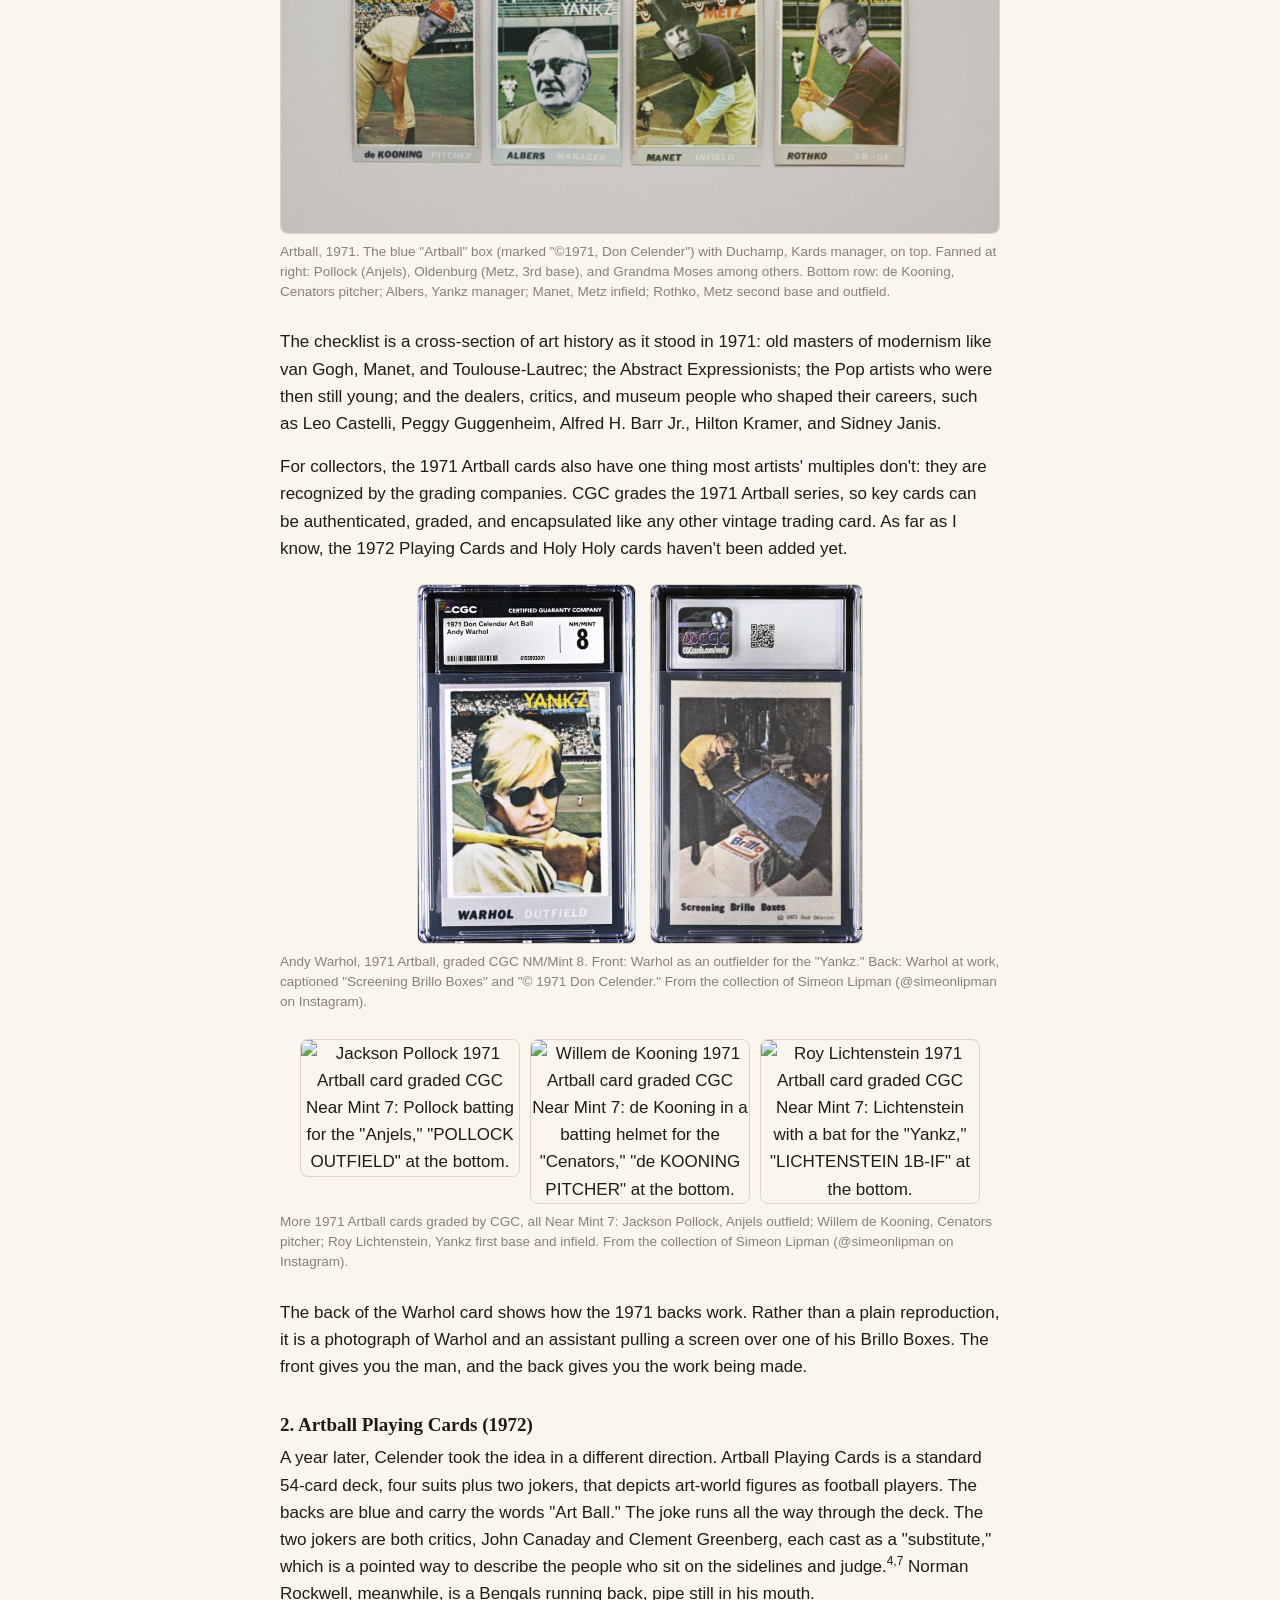
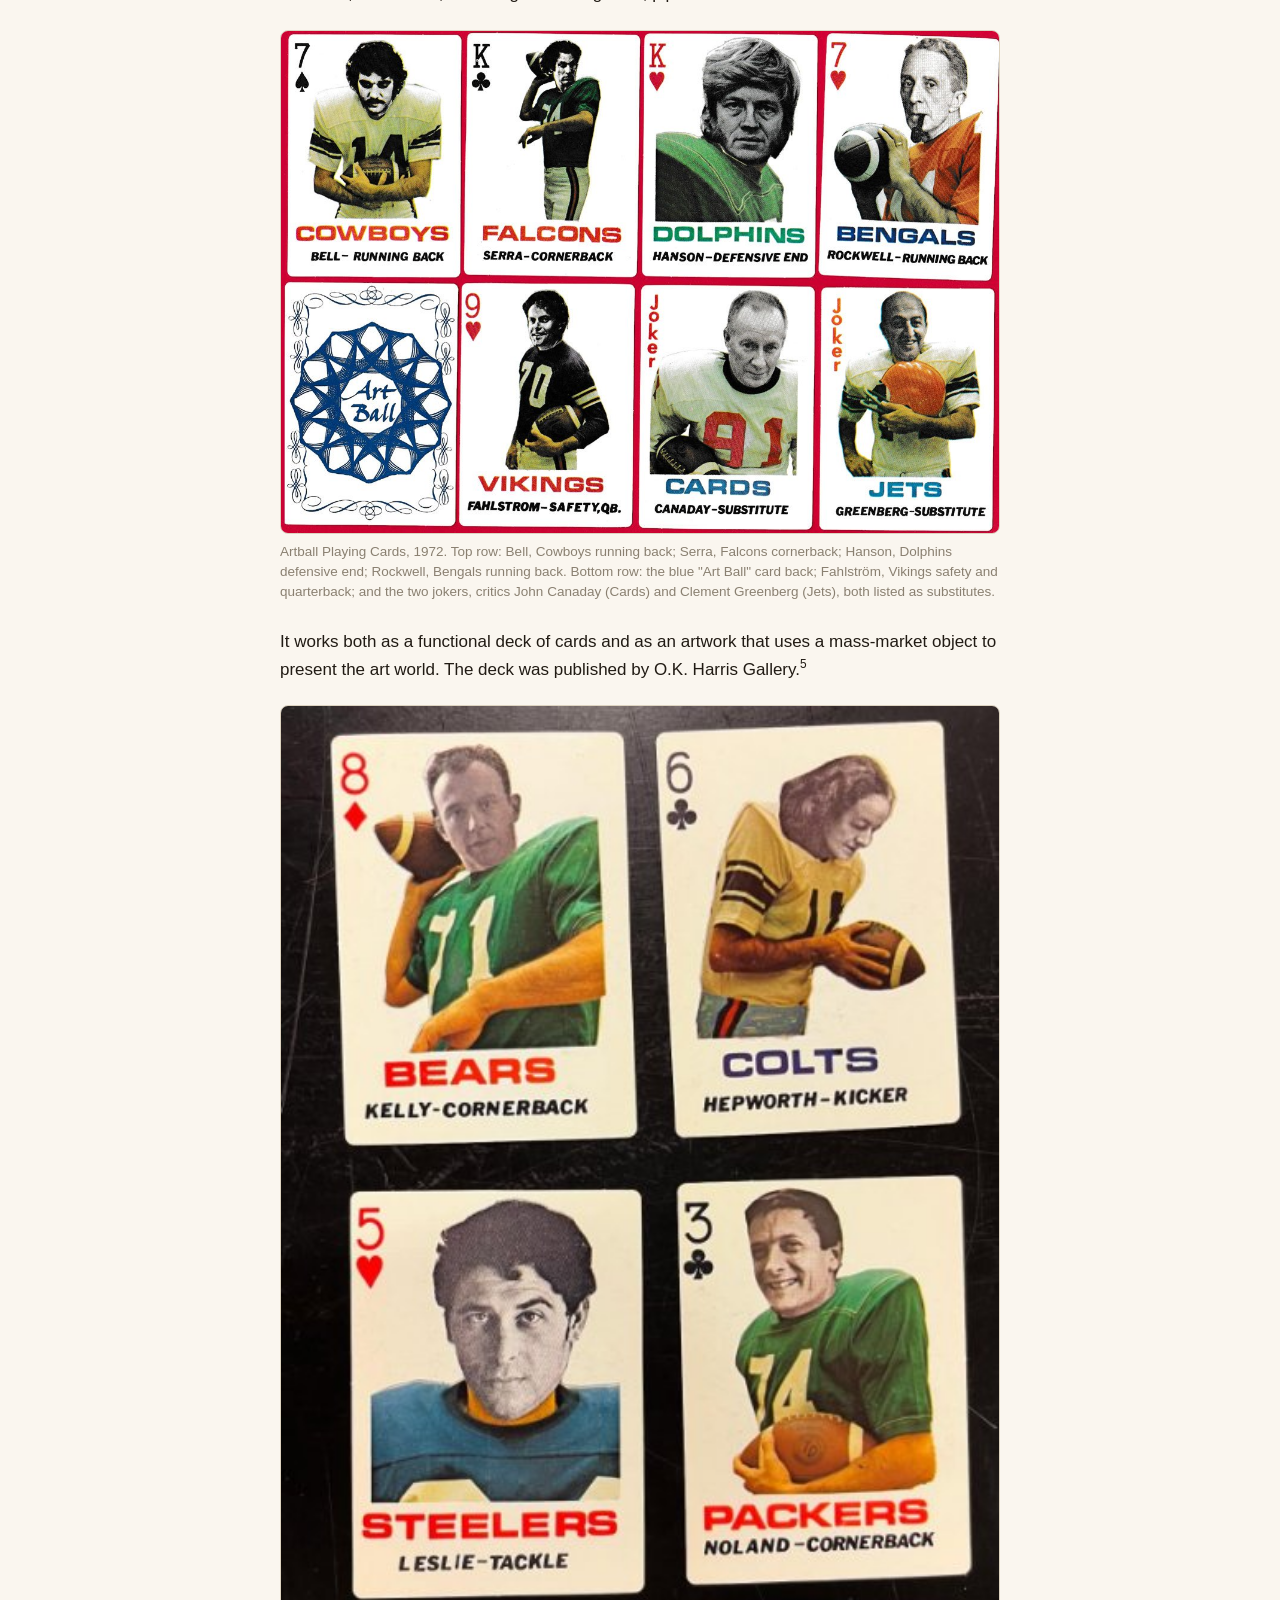
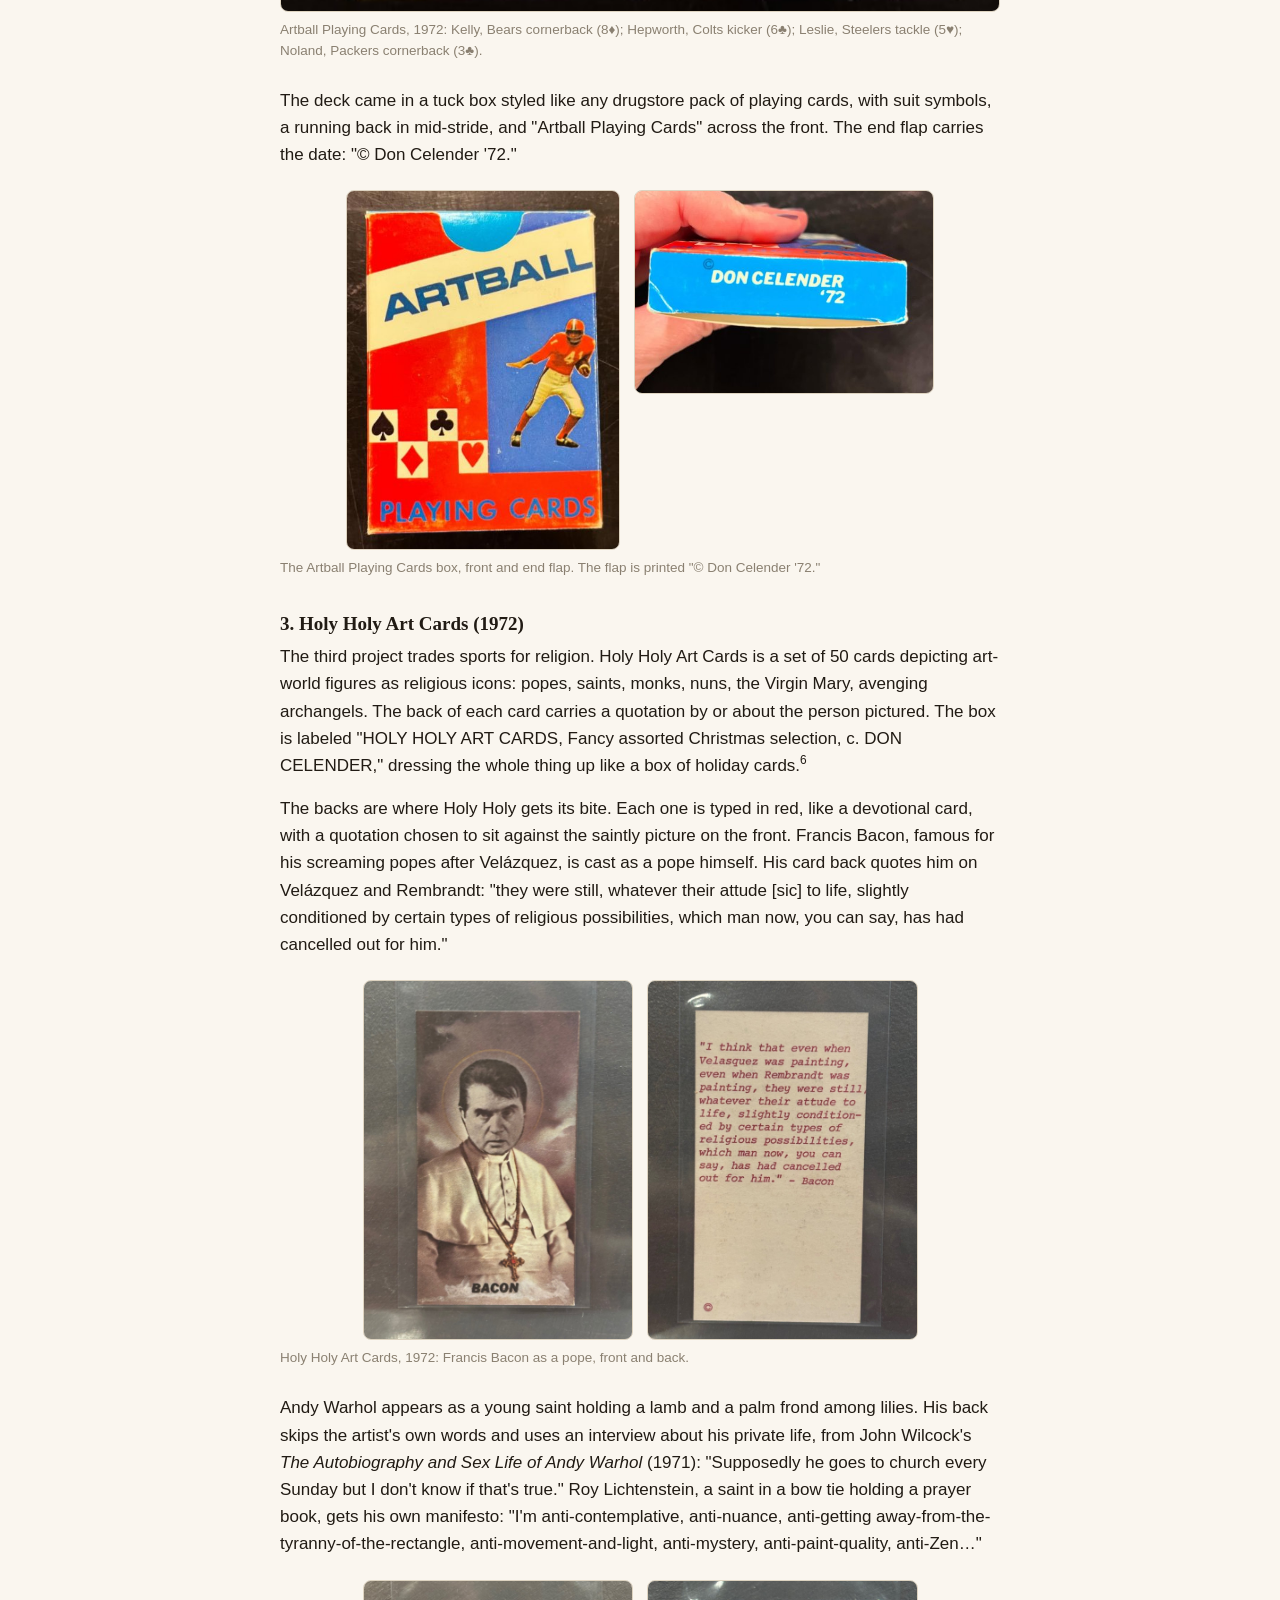
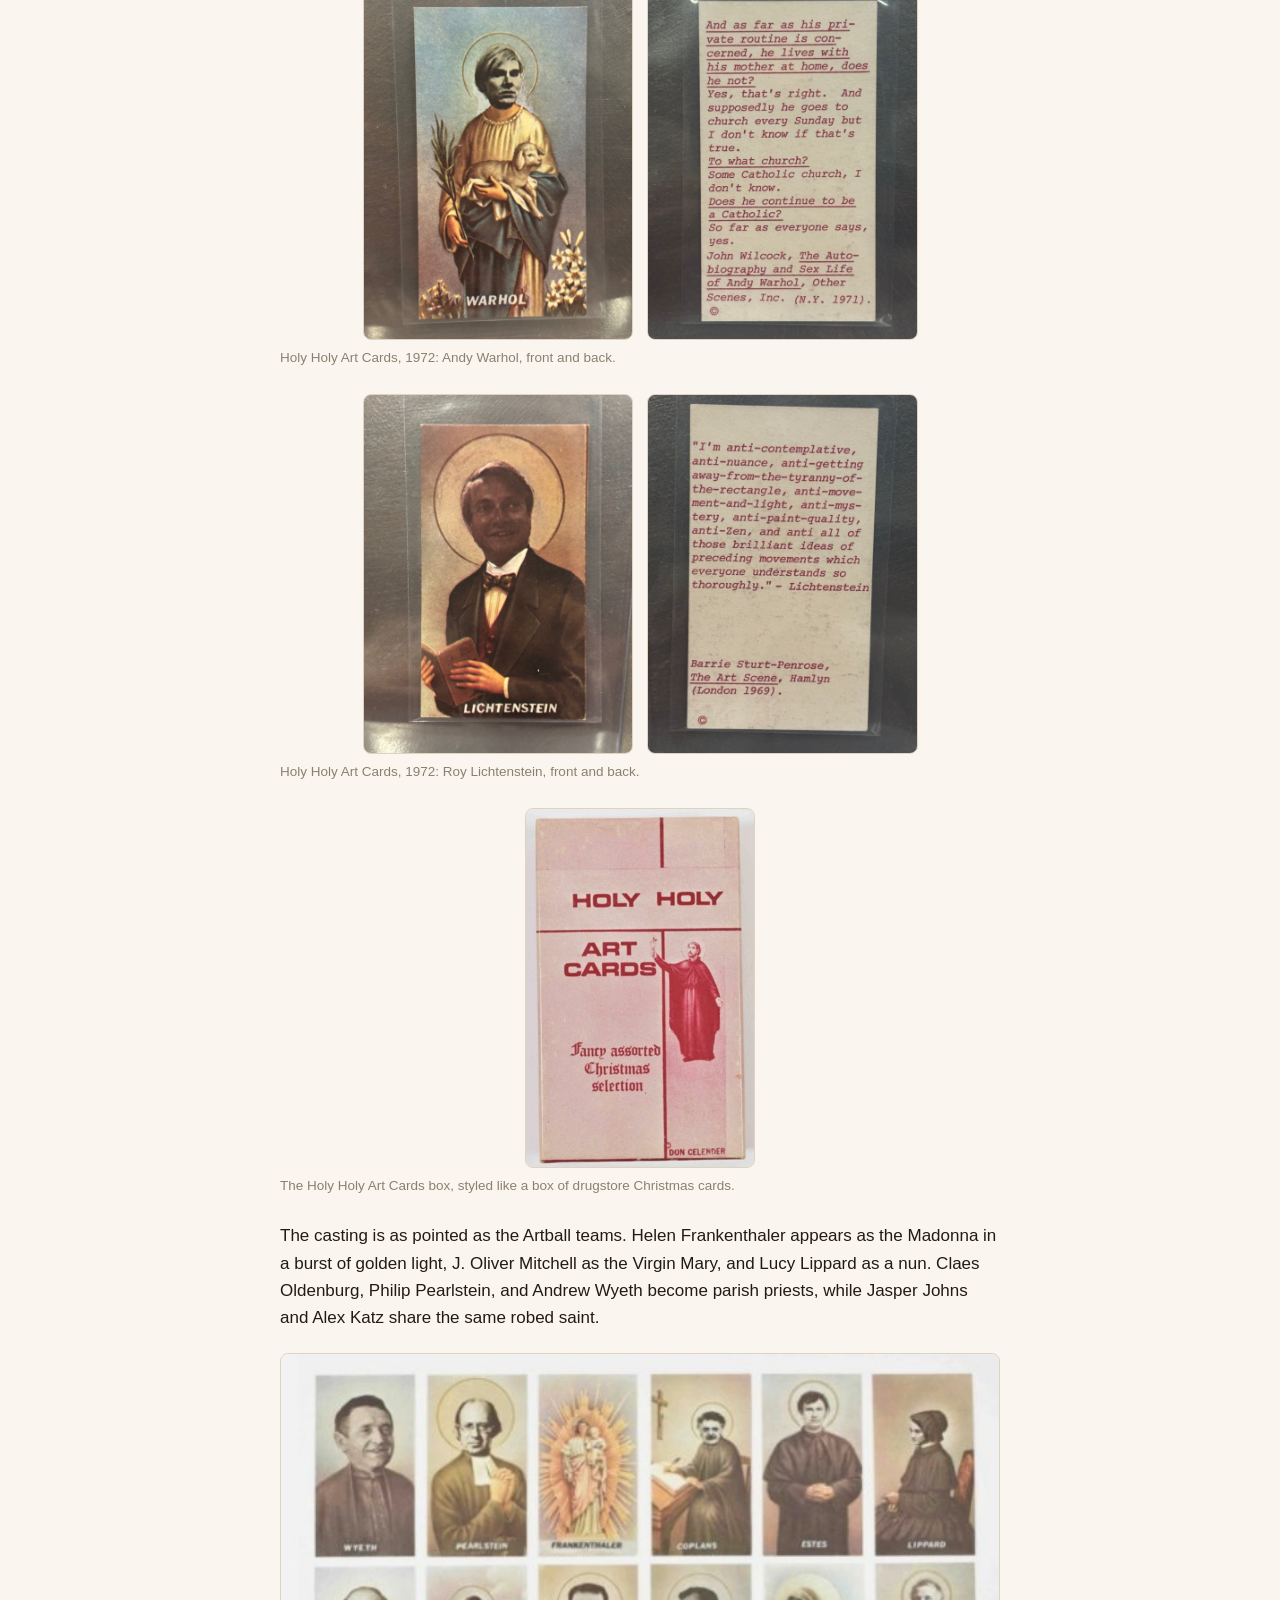
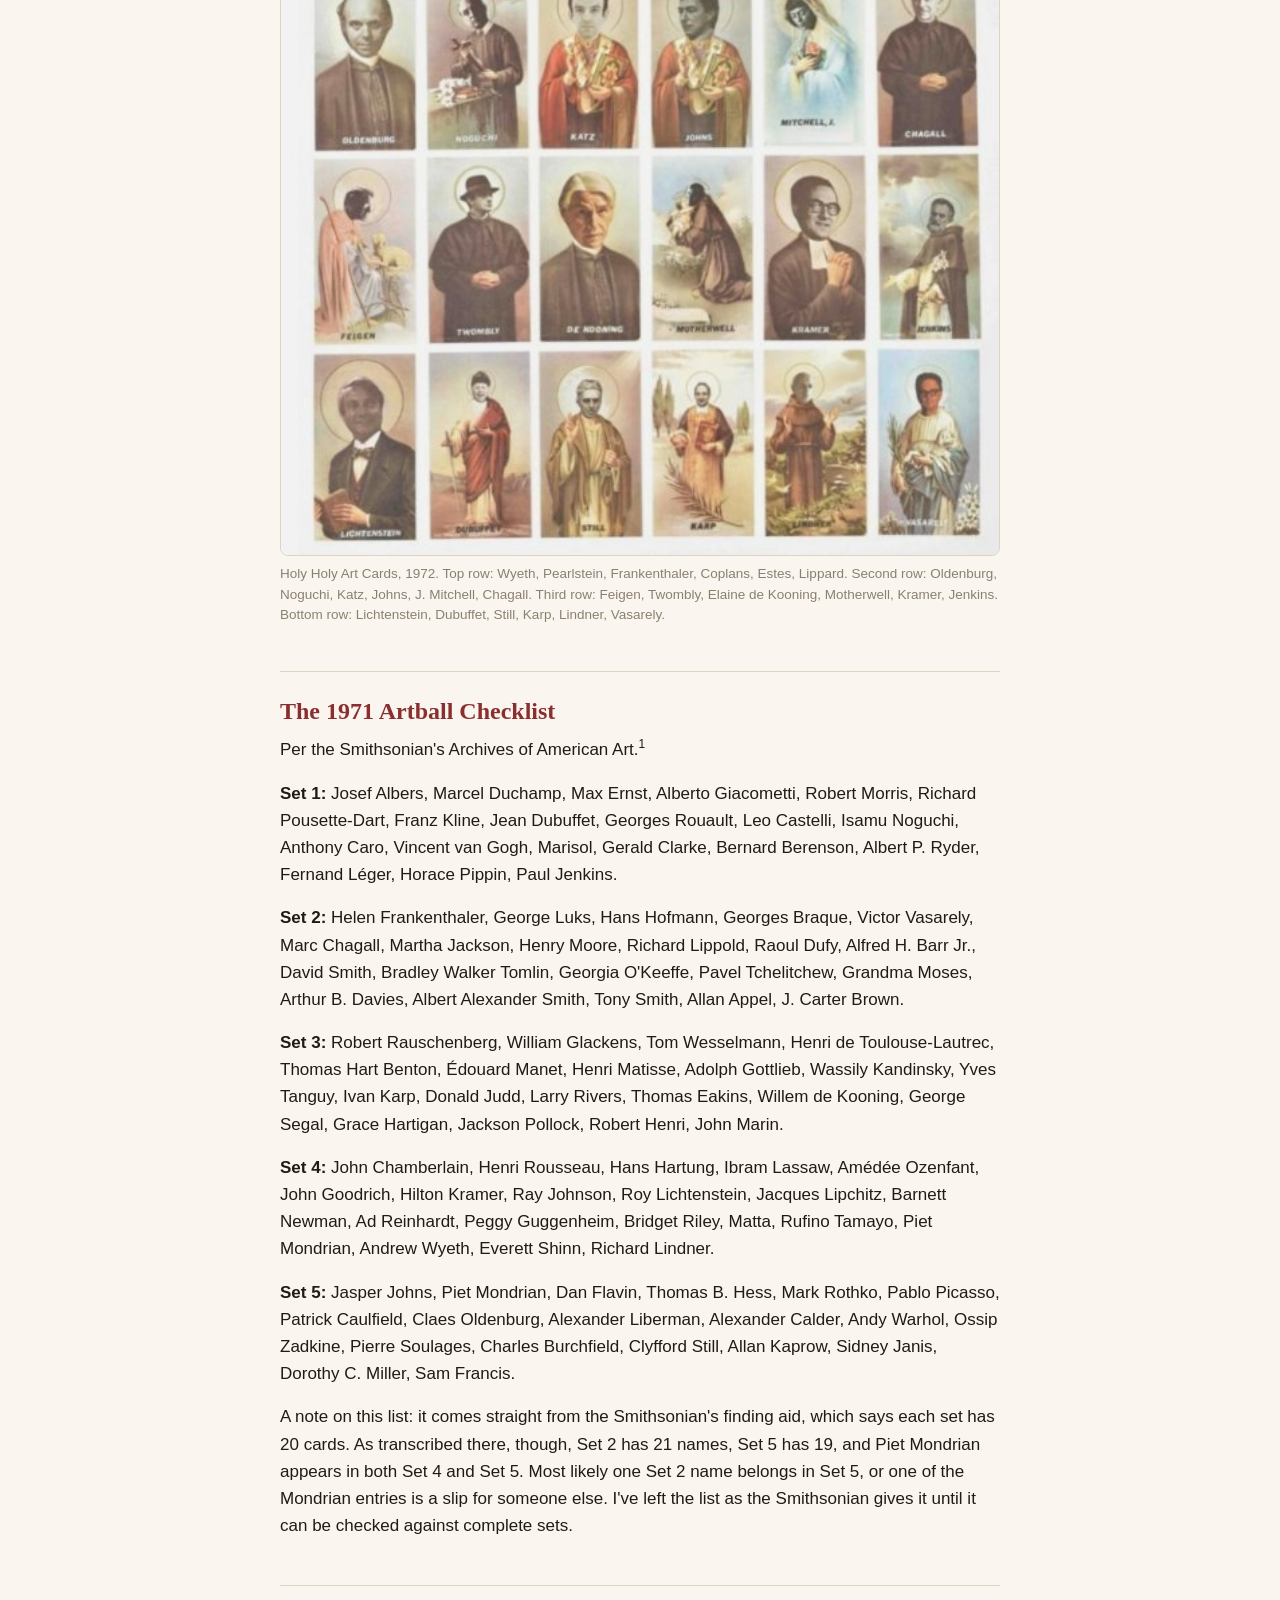
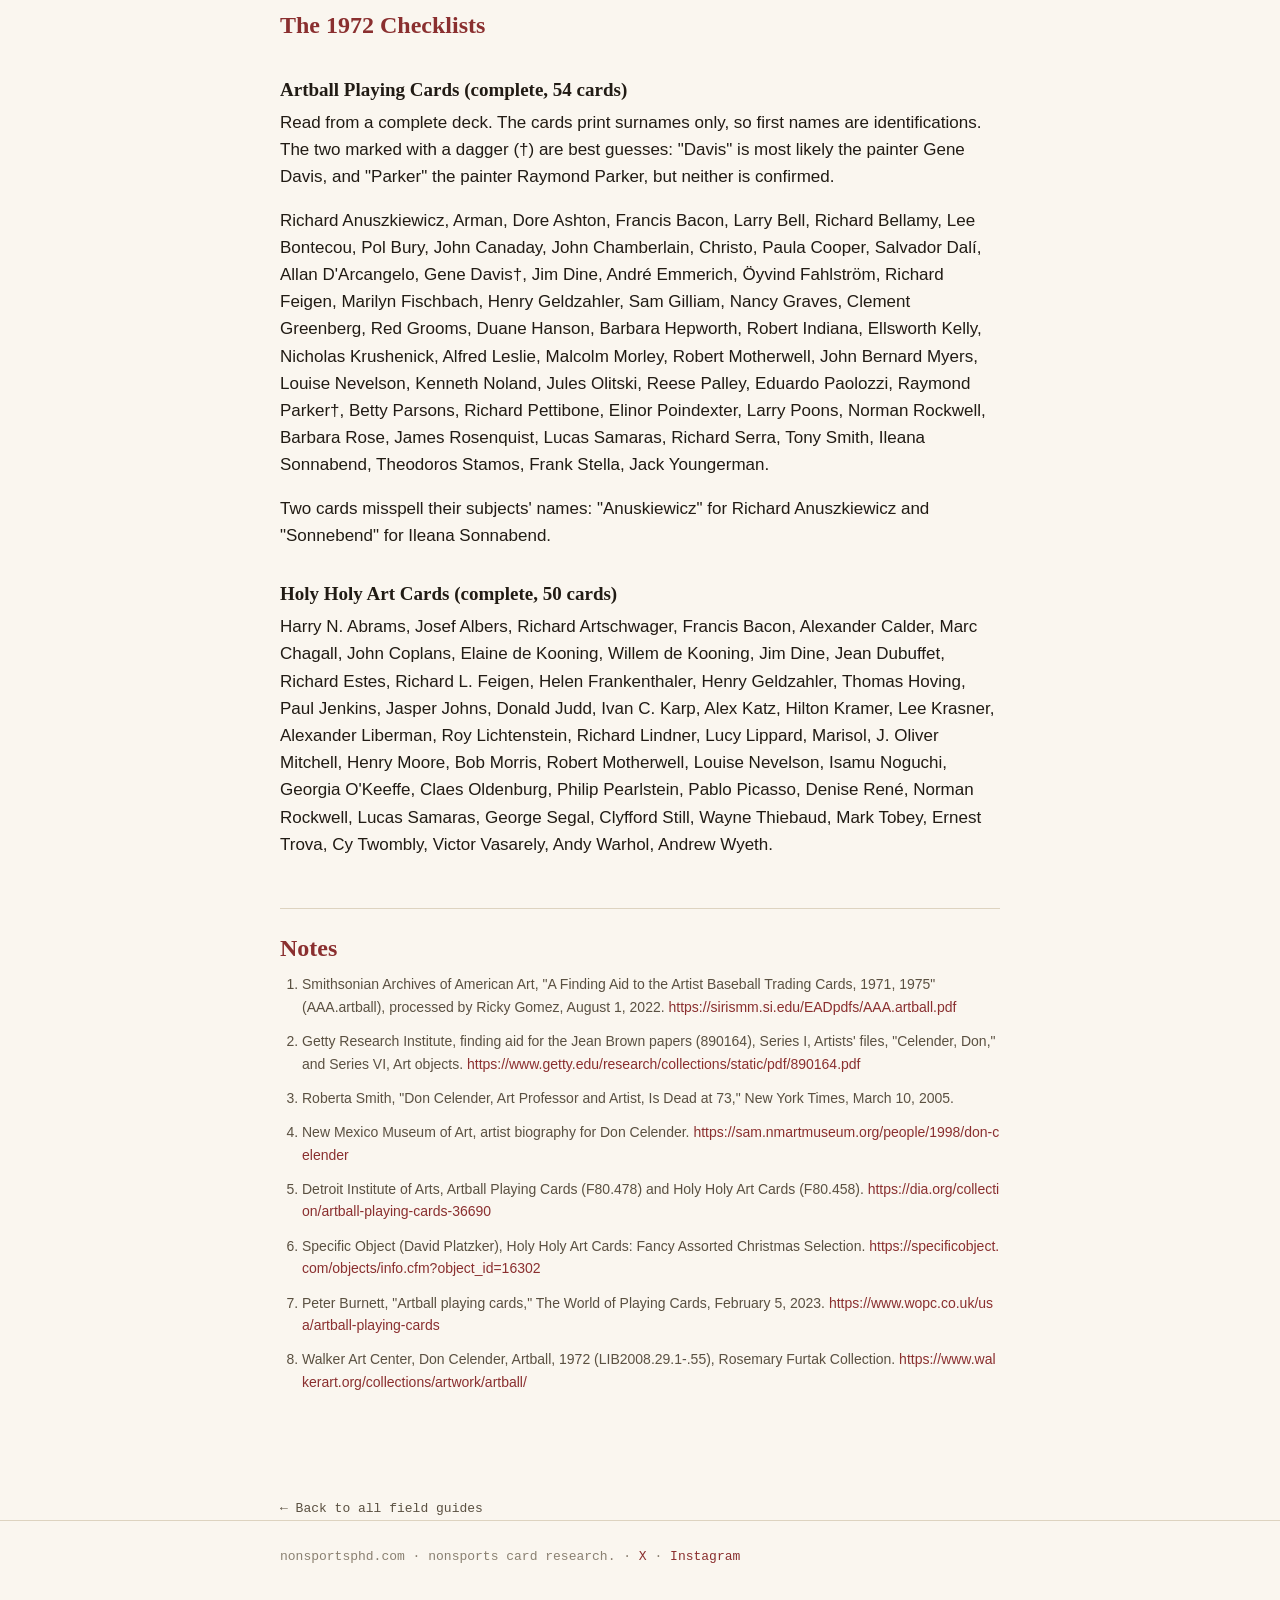
==== commit 69eb30d6: "Add files via upload" ====
--- a/articles/don-celender-artball-artist-trading-cards.html
+++ b/articles/don-celender-artball-artist-trading-cards.html
@@ -31,6 +31,9 @@
 article.post-body img.img-full{max-width:100%;max-height:none;width:100%}
 article.post-body .pair{display:flex;gap:14px;justify-content:center;flex-wrap:wrap;align-items:flex-start}
 article.post-body .pair img{margin:0 auto}
+article.post-body .trio{gap:10px}
+article.post-body .trio img{max-width:220px;max-height:none}
+@media (max-width:600px){article.post-body .trio img{max-width:160px}}
 article.post-body figcaption{font-size:13.5px;line-height:1.5;color:var(--ink-faint);margin-top:8px;text-align:left}
 article.post-body i{font-style:italic}
 article.post-body sup{font-size:.7em;line-height:0}
@@ -110,6 +113,7 @@
 <p>The checklist is a cross-section of art history as it stood in 1971: old masters of modernism like van Gogh, Manet, and Toulouse-Lautrec; the Abstract Expressionists; the Pop artists who were then still young; and the dealers, critics, and museum people who shaped their careers, such as Leo Castelli, Peggy Guggenheim, Alfred H. Barr Jr., Hilton Kramer, and Sidney Janis.</p>
 <p>For collectors, the 1971 Artball cards also have one thing most artists' multiples don't: they are recognized by the grading companies. CGC grades the 1971 Artball series, so key cards can be authenticated, graded, and encapsulated like any other vintage trading card. As far as I know, the 1972 Playing Cards and Holy Holy cards haven't been added yet.</p>
 <figure><div class="pair"><div><img class="img-lg" src="./images/artball-1971-warhol-cgc8-front.jpg" alt="Andy Warhol 1971 Artball card graded CGC NM/Mint 8: Warhol in dark glasses holding a bat, &quot;YANKZ&quot; across the top, &quot;WARHOL OUTFIELD&quot; at the bottom." loading="lazy" /></div><div><img class="img-lg" src="./images/artball-1971-warhol-cgc8-back.jpg" alt="Back of the CGC-graded Warhol Artball card: a photo of Warhol at work, captioned &quot;Screening Brillo Boxes, © 1971 Don Celender.&quot;" loading="lazy" /></div></div><figcaption>Andy Warhol, 1971 Artball, graded CGC NM/Mint 8. Front: Warhol as an outfielder for the "Yankz." Back: Warhol at work, captioned "Screening Brillo Boxes" and "© 1971 Don Celender." From the collection of Simeon Lipman (@simeonlipman on Instagram).</figcaption></figure>
+<figure><div class="pair trio"><div><img class="img-lg" src="./images/artball-1971-pollock-cgc7.jpg" alt="Jackson Pollock 1971 Artball card graded CGC Near Mint 7: Pollock batting for the &quot;Anjels,&quot; &quot;POLLOCK OUTFIELD&quot; at the bottom." loading="lazy" /></div><div><img class="img-lg" src="./images/artball-1971-dekooning-cgc7.jpg" alt="Willem de Kooning 1971 Artball card graded CGC Near Mint 7: de Kooning in a batting helmet for the &quot;Cenators,&quot; &quot;de KOONING PITCHER&quot; at the bottom." loading="lazy" /></div><div><img class="img-lg" src="./images/artball-1971-lichtenstein-cgc7.jpg" alt="Roy Lichtenstein 1971 Artball card graded CGC Near Mint 7: Lichtenstein with a bat for the &quot;Yankz,&quot; &quot;LICHTENSTEIN 1B-IF&quot; at the bottom." loading="lazy" /></div></div><figcaption>More 1971 Artball cards graded by CGC, all Near Mint 7: Jackson Pollock, Anjels outfield; Willem de Kooning, Cenators pitcher; Roy Lichtenstein, Yankz first base and infield. From the collection of Simeon Lipman (@simeonlipman on Instagram).</figcaption></figure>
 <p>The back of the Warhol card shows how the 1971 backs work. Rather than a plain reproduction, it is a photograph of Warhol and an assistant pulling a screen over one of his Brillo Boxes. The front gives you the man, and the back gives you the work being made.</p>
 <h3 id="2-artball-playing-cards-1972">2. Artball Playing Cards (1972)</h3>
 <p>A year later, Celender took the idea in a different direction. Artball Playing Cards is a standard 54-card deck, four suits plus two jokers, that depicts art-world figures as football players. The backs are blue and carry the words "Art Ball." The joke runs all the way through the deck. The two jokers are both critics, John Canaday and Clement Greenberg, each cast as a "substitute," which is a pointed way to describe the people who sit on the sidelines and judge.<sup>4,7</sup> Norman Rockwell, meanwhile, is a Bengals running back, pipe still in his mouth.</p>
